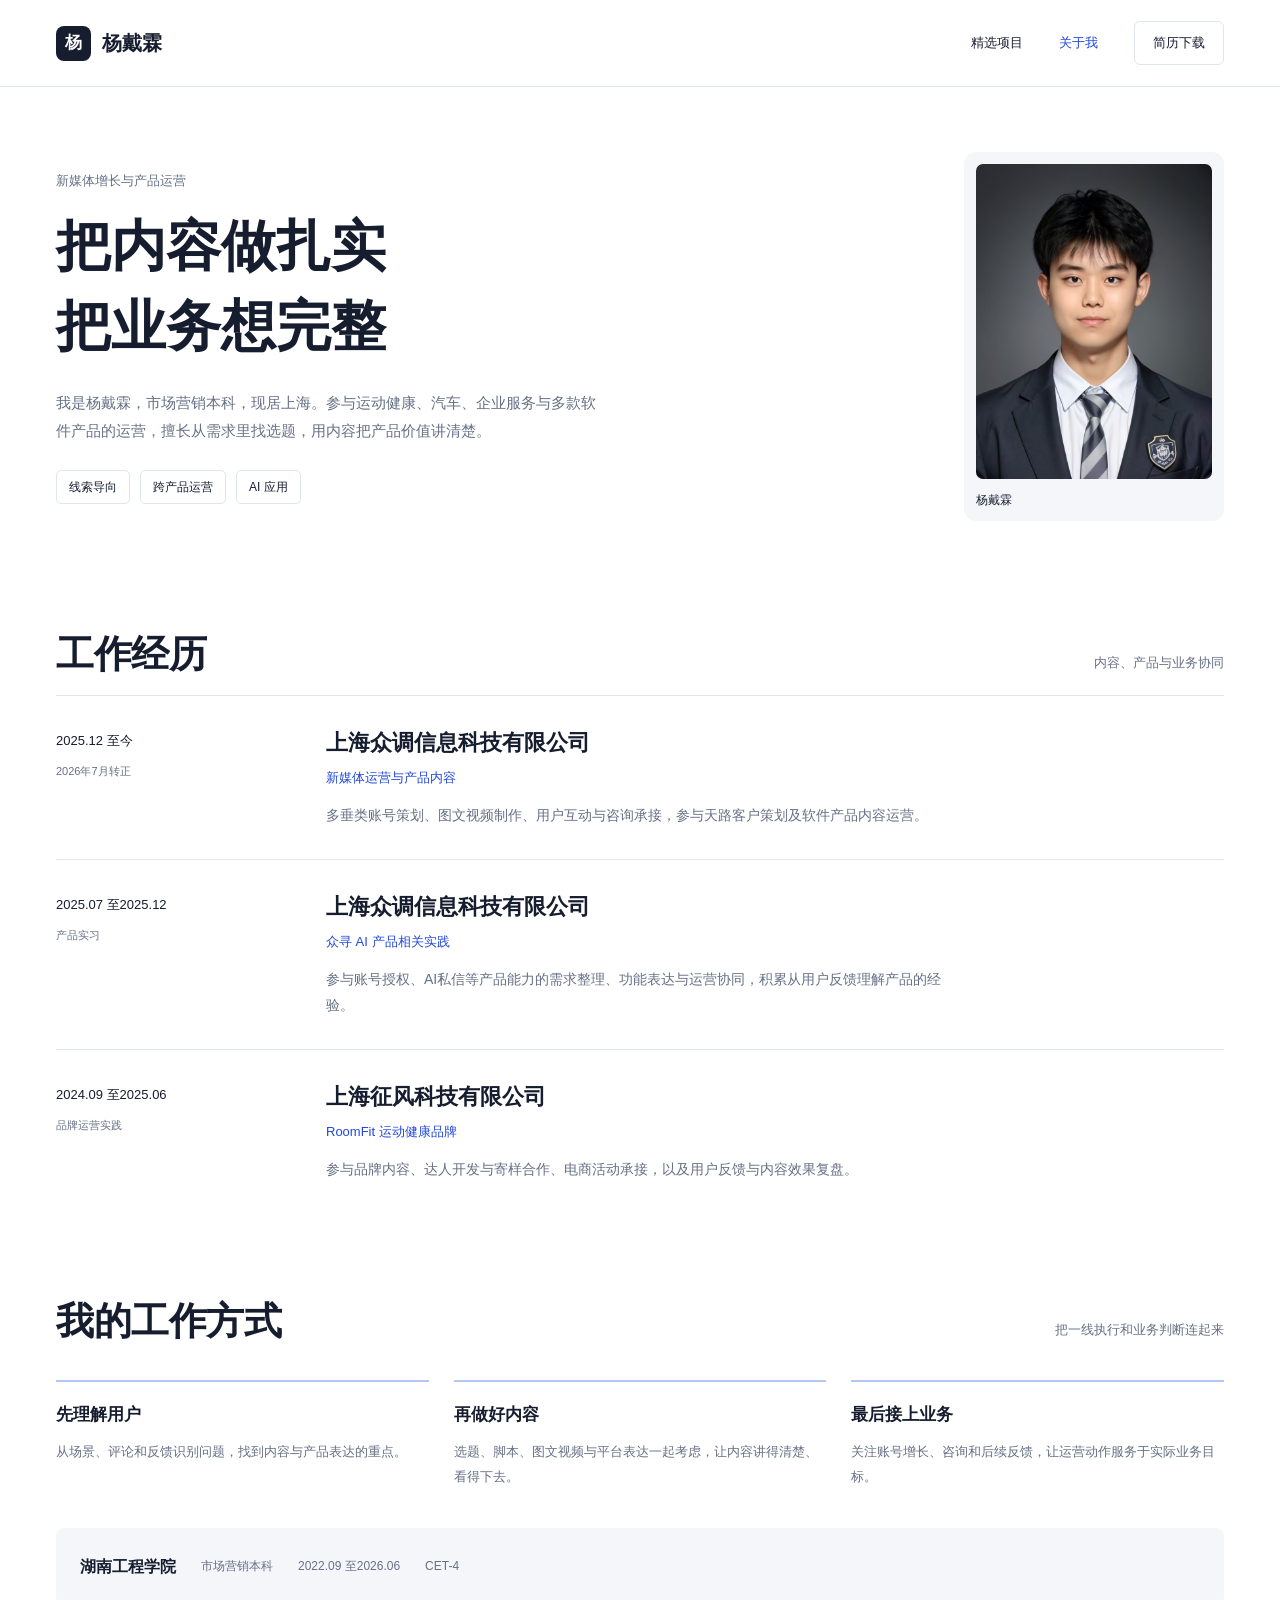
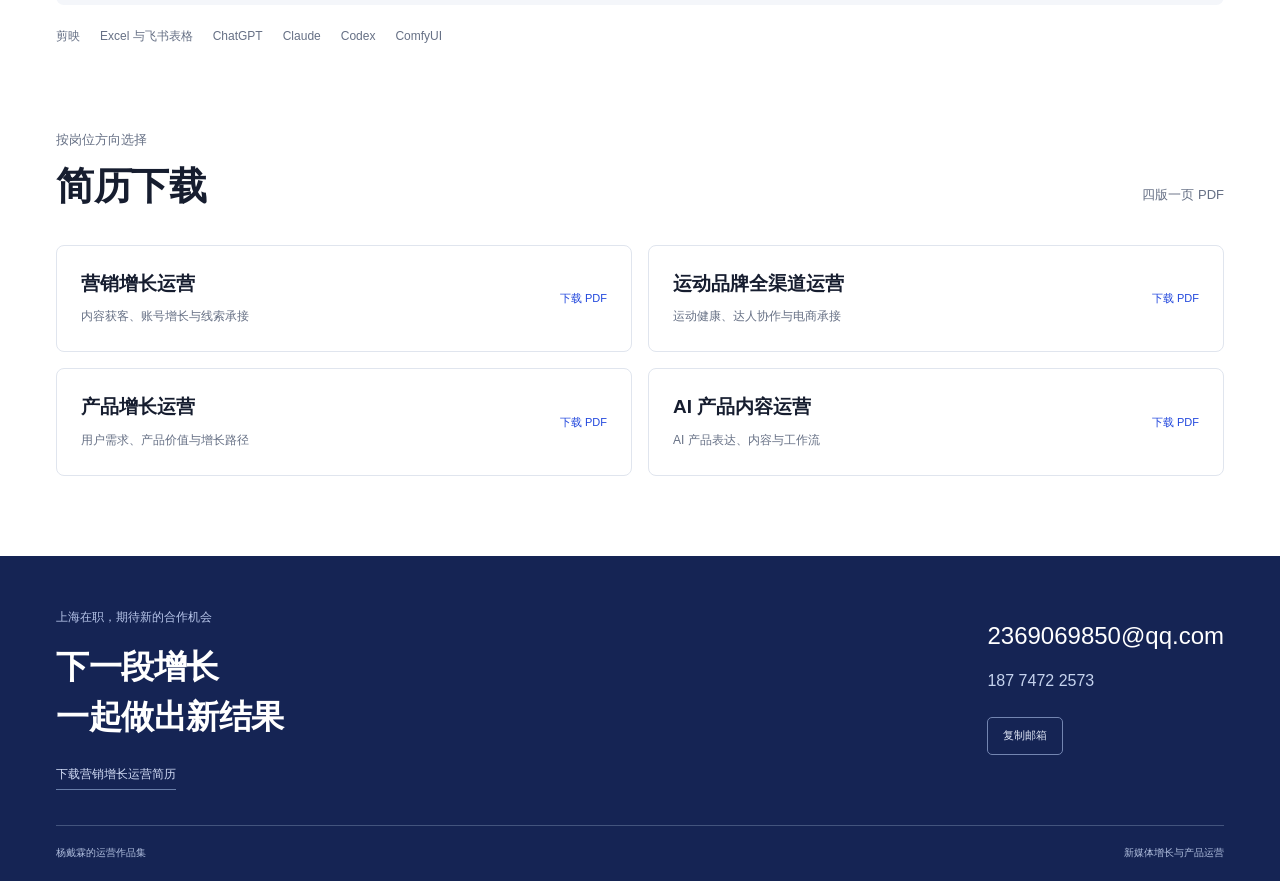
==== about.html @ a3bd8b8b "Redesign portfolio with project showcase and product operations case studies" ====
<!doctype html><html lang="zh-CN"><head><meta charset="utf-8"><meta name="viewport" content="width=device-width,initial-scale=1"><meta name="description" content="杨戴霖的求职作品集，展示新媒体线索增长、运动健康与AI产品运营项目。"><meta name="theme-color" content="#2147dd"><meta property="og:title" content="关于杨戴霖与简历下载"><meta property="og:description" content="新媒体线索增长、运动健康与AI产品运营。"><title>关于杨戴霖与简历下载</title><link rel="icon" href="images/favicon.svg" type="image/svg+xml"><link rel="stylesheet" href="styles.css"><link rel="stylesheet" href="design.css"><script src="interactions.js" defer></script></head><body class=""><a class="skip-link" href="#main">跳到正文</a><header class="site-header"><div class="shell header-inner"><a class="wordmark" href="index.html"><span class="name-mark" aria-hidden="true">杨</span><span>杨戴霖</span></a><nav aria-label="主导航"><a href="index.html#work" >精选项目</a><a href="about.html" aria-current="page">关于我</a><a class="nav-resume" href="about.html#resume">简历下载</a></nav></div></header><main id="main"><section class="about-hero shell"><div><p class="section-kicker">新媒体增长与产品运营</p><h1>把内容做扎实<br>把业务想完整</h1><p class="about-lead">我是杨戴霖，市场营销本科，现居上海。参与运动健康、汽车、企业服务与多款软件产品的运营，擅长从需求里找选题，用内容把产品价值讲清楚。</p><div class="about-tags"><span>线索导向</span><span>跨产品运营</span><span>AI 应用</span></div></div><figure class="about-portrait"><img src="images/profile.jpg" width="720" height="960" alt="杨戴霖个人照片"><figcaption>杨戴霖</figcaption></figure></section><section class="about-section shell"><div class="section-heading"><h2>工作经历</h2><p>内容、产品与业务协同</p></div><div class="career-row"><div>2025.12 至今<span>2026年7月转正</span></div><div><h3>上海众调信息科技有限公司</h3><p class="career-role">新媒体运营与产品内容</p><p>多垂类账号策划、图文视频制作、用户互动与咨询承接，参与天路客户策划及软件产品内容运营。</p></div></div><div class="career-row"><div>2025.07 至2025.12<span>产品实习</span></div><div><h3>上海众调信息科技有限公司</h3><p class="career-role">众寻 AI 产品相关实践</p><p>参与账号授权、AI私信等产品能力的需求整理、功能表达与运营协同，积累从用户反馈理解产品的经验。</p></div></div><div class="career-row"><div>2024.09 至2025.06<span>品牌运营实践</span></div><div><h3>上海征风科技有限公司</h3><p class="career-role">RoomFit 运动健康品牌</p><p>参与品牌内容、达人开发与寄样合作、电商活动承接，以及用户反馈与内容效果复盘。</p></div></div></section><section class="about-section shell"><div class="section-heading"><h2>我的工作方式</h2><p>把一线执行和业务判断连起来</p></div><div class="process-grid"><div><h3>先理解用户</h3><p>从场景、评论和反馈识别问题，找到内容与产品表达的重点。</p></div><div><h3>再做好内容</h3><p>选题、脚本、图文视频与平台表达一起考虑，让内容讲得清楚、看得下去。</p></div><div><h3>最后接上业务</h3><p>关注账号增长、咨询和后续反馈，让运营动作服务于实际业务目标。</p></div></div><div class="education"><strong>湖南工程学院</strong><span>市场营销本科</span><span>2022.09 至2026.06</span><span>CET-4</span></div><div class="tool-line"><span>剪映</span><span>Excel 与飞书表格</span><span>ChatGPT</span><span>Claude</span><span>Codex</span><span>ComfyUI</span></div></section><section class="about-section resume-section shell" id="resume"><div class="section-heading"><div><p class="section-kicker">按岗位方向选择</p><h2>简历下载</h2></div><p>四版一页 PDF</p></div><div class="resume-grid"><a class="resume-card" href="resume/resume-growth.pdf" download="杨戴霖_营销增长运营.pdf"><div><h3>营销增长运营</h3><p>内容获客、账号增长与线索承接</p></div><span>下载 PDF</span></a><a class="resume-card" href="resume/resume-brand.pdf" download="杨戴霖_运动品牌全渠道运营.pdf"><div><h3>运动品牌全渠道运营</h3><p>运动健康、达人协作与电商承接</p></div><span>下载 PDF</span></a><a class="resume-card" href="resume/resume-product.pdf" download="杨戴霖_产品增长运营.pdf"><div><h3>产品增长运营</h3><p>用户需求、产品价值与增长路径</p></div><span>下载 PDF</span></a><a class="resume-card" href="resume/resume-ai.pdf" download="杨戴霖_AI产品内容运营.pdf"><div><h3>AI 产品内容运营</h3><p>AI 产品表达、内容与工作流</p></div><span>下载 PDF</span></a></div></section></main><footer class="contact" id="contact"><div class="shell contact-grid"><div><p class="contact-label">上海在职，期待新的合作机会</p><h2>下一段增长<br>一起做出新结果</h2><a class="contact-resume" href="resume/resume-growth.pdf" download="杨戴霖_营销增长运营.pdf">下载营销增长运营简历</a></div><div class="contact-links"><a class="email" href="mailto:2369069850@qq.com">2369069850@qq.com</a><a class="phone" href="tel:18774722573">187 7472 2573</a><button class="copy-email" id="copy-email" type="button" hidden>复制邮箱</button><p class="copy-status" role="status" aria-live="polite"></p></div></div><div class="shell footer-bottom"><span>杨戴霖的运营作品集</span><span>新媒体增长与产品运营</span></div></footer><dialog class="image-viewer" aria-labelledby="viewer-title"><div class="viewer-toolbar"><p id="viewer-title">作品图片</p><button type="button" class="viewer-close button">关闭</button></div><div class="viewer-stage" tabindex="0" aria-label="图片区域，放大后可滚动查看"><img alt=""></div><div class="viewer-footer"><div class="viewer-pagination"><button class="button" type="button" id="viewer-prev">上一张</button><span id="viewer-count" aria-live="polite"></span><button class="button" type="button" id="viewer-next">下一张</button></div><div class="viewer-actions"><button class="button" id="viewer-zoom" type="button" aria-pressed="false">放大</button><a class="button" id="viewer-original" target="_blank" rel="noopener">原图</a></div></div></dialog></body></html>
---- styles.css ----
:root{--ink:#161d2f;--muted:#667085;--line:#e0e5ee;--canvas:#f4f6fa;--blue:#2147dd;--navy:#152454;color-scheme:light}*{box-sizing:border-box}html{scroll-behavior:smooth;scroll-padding-top:100px}body{margin:0;color:var(--ink);background:#fff;font:15px/1.85 Arial,"Microsoft YaHei UI","PingFang SC",sans-serif;-webkit-text-size-adjust:100%}h1,h2,h3,p,figure,dl,dd{margin:0}h1,h2,h3{text-wrap:pretty;line-break:strict;font-weight:700}h1{font-size:70px;line-height:1.27;letter-spacing:-1px}h2{font-size:38px;line-height:1.5;letter-spacing:-.5px}h3{font-size:22px;line-height:1.5}a{color:inherit;text-decoration:none}button{font:inherit;cursor:pointer}button,a{-webkit-tap-highlight-color:transparent}img{display:block;max-width:100%;height:auto}a:focus-visible,button:focus-visible,summary:focus-visible,.viewer-stage:focus-visible{outline:3px solid #ffae65;outline-offset:5px}[hidden]{display:none!important}::selection{background:#d7e1ff;color:#10277b}.shell{width:calc(100% - 112px);max-width:1264px;margin-inline:auto}.skip-link{position:absolute;left:20px;top:-100px;z-index:30;padding:10px 20px;background:var(--navy);color:#fff}.skip-link:focus{top:10px}.site-header{background:#fff;border-bottom:1px solid var(--line);position:sticky;top:0;z-index:10}.header-inner{min-height:86px;display:flex;align-items:center;justify-content:space-between;gap:25px}.wordmark{display:flex;align-items:center;gap:11px;font-size:20px;font-weight:700;white-space:nowrap}.name-mark{display:flex;align-items:center;justify-content:center;font-size:17px;width:35px;height:35px;background:var(--ink);color:#fff;border-radius:8px}.site-header nav{display:flex;gap:36px;align-items:center;font-size:13px}.site-header nav a{display:flex;align-items:center;min-height:44px}.site-header nav a:hover,.site-header nav a[aria-current]{color:var(--blue)}.site-header .nav-resume{padding:7px 18px;border:1px solid var(--line);border-radius:6px}.site-header .nav-resume:hover{background:var(--canvas)}.button{display:inline-flex;align-items:center;justify-content:center;border:1px solid #b7c4e2;border-radius:6px;padding:11px 24px;min-height:48px;font-size:13px;font-weight:600;line-height:1.5}.button-white{background:#fff;border-color:#fff;color:#1b3bc2}.button-outline{border-color:#849bee;color:#fff;background:transparent}.button-white:hover{background:#e8edff;border-color:#e8edff}.button-outline:hover{background:#ffffff15}.hero{background:var(--blue);color:#fff;padding-block:62px 64px}.hero-grid{display:grid;grid-template-columns:1.05fr 1fr;gap:68px;align-items:center}.hero-copy{min-width:0}.availability{display:flex;align-items:center;gap:9px;font-size:12px;color:#e3eaff;margin-bottom:26px}.availability>span{width:7px;height:7px;background:#b1e7d4;border-radius:50%}.hero h1{font-size:clamp(46px,5vw,74px);font-weight:700;line-height:1.25;letter-spacing:0}.hero-name{font-size:20px;margin-top:27px;color:#fff}.hero-description{font-size:15px;line-height:1.95;color:#e0e7ff;margin-top:10px;max-width:36em}.hero-actions{display:flex;gap:12px;margin-top:28px;flex-wrap:wrap}.hero-proof{display:flex;gap:26px;margin-top:35px;padding-top:22px;border-top:1px solid #6685f4;max-width:425px}.hero-proof>span{font-size:11px;color:#dce5ff}.hero-proof strong{display:block;font-size:23px;color:#fff;font-weight:600;line-height:1.5}.hero-showcase{min-width:0}.showcase-tabs{display:flex;gap:4px;margin-bottom:13px}.showcase-tabs button{color:#dee6ff;font-size:12px;min-height:38px;padding:5px 16px;background:transparent;border:1px solid transparent;border-radius:6px}.showcase-tabs button[aria-selected=true]{background:#fff;color:#2344c8}.showcase-tabs button:hover{border-color:#90a4f1}.showcase-panels{border-radius:16px;overflow:hidden;box-shadow:0 22px 55px #091f804d}.showcase-panel+.showcase-panel{margin-top:18px}.enhanced .showcase-panel{margin:0}.showcase-link{background:white;display:flex;justify-content:space-between;gap:15px;padding:17px 23px;color:var(--ink);font-size:12px}.showcase-link span:last-child{color:var(--blue);white-space:nowrap}.health-art{position:relative;height:420px;background:#fae8e9;overflow:hidden;color:#292027}.health-art-heading{display:flex;justify-content:space-between;gap:15px;padding:22px 26px;font-size:12px;color:#68565c}.health-art-heading span:first-child{font-size:24px;font-weight:700;color:#3d2c33;line-height:1.3}.health-screen{width:70%;max-width:370px;position:absolute;right:21px;top:82px;transform:rotate(5deg);border:6px solid #fff;border-radius:11px;box-shadow:0 15px 35px #7d566c26}.health-screen img{width:100%;border-radius:6px}.health-metric{position:absolute;left:26px;bottom:60px;background:white;padding:18px 21px;border-radius:8px;box-shadow:0 10px 30px #7541551a;z-index:1}.health-metric>span{display:block;color:#836a70;font-size:11px}.health-metric strong{font-size:47px;line-height:1.5;letter-spacing:-1px;font-weight:600}.health-metric strong span{font-size:15px;letter-spacing:0;margin-left:6px}.health-art-note{position:absolute;bottom:19px;left:26px;font-size:11px;color:#756168}.ai-art{height:420px;background:#e8ecfc;color:#273963;position:relative;padding:23px 26px;overflow:hidden}.ai-art-top{display:flex;align-items:center;justify-content:space-between;font-size:12px}.ai-art-top>span:first-child{font-size:24px;font-weight:700}.ai-orbit{position:relative;width:230px;height:230px;border:1px solid #acbce8;border-radius:50%;margin:37px auto 0;display:flex;align-items:center;justify-content:center;transform:rotate(-14deg)}.ai-orbit::after{content:'';position:absolute;width:172px;height:172px;border:1px solid #acbce8;border-radius:50%;transform:rotate(14deg)}.ai-core{width:102px;height:102px;border-radius:23px;transform:rotate(14deg);background:#294bcb;color:white;font-size:40px;display:flex;flex-direction:column;align-items:center;justify-content:center;line-height:1.4;box-shadow:0 12px 25px #2547aa38;z-index:1}.ai-core>span{font-size:11px}.orbit-node{position:absolute;padding:8px 13px;border:1px solid #c4cee7;border-radius:6px;background:white;font-size:12px;z-index:2;transform:rotate(14deg);box-shadow:0 6px 15px #344d7810}.node-a{top:-5px;left:-19px}.node-b{top:89px;right:-42px}.node-c{bottom:0;left:-7px}.ai-art-note{position:absolute;left:26px;bottom:19px;font-size:11px;color:#637395}.leads-art{height:420px;position:relative;background:#f5ecd8;color:#71532d;overflow:hidden;padding:24px 26px}.leads-art-top{font-size:14px;font-weight:600}.leads-board{width:88%;position:absolute;right:26px;top:90px;border:7px solid #fff;border-radius:10px;transform:rotate(-4deg);box-shadow:0 15px 25px #74531c24}.leads-board img{width:100%;border-radius:5px}.leads-metric{position:absolute;bottom:24px;left:26px;display:flex;flex-direction:column}.leads-metric strong{font-size:42px;font-weight:550;line-height:1.3}.leads-metric span{font-size:11px}.directions{display:grid;grid-template-columns:repeat(3,minmax(0,1fr));border-bottom:1px solid var(--line);padding-block:34px}.directions a{display:block;padding-inline:30px}.directions a:first-child{padding-left:0}.directions a+a{border-left:1px solid var(--line)}.directions strong{font-size:16px;display:block;font-weight:600}.directions span{display:block;color:var(--muted);font-size:12px;margin-top:5px}.directions a:hover strong{color:var(--blue)}.work-section{padding-top:72px;padding-bottom:70px;scroll-margin-top:15px}.section-heading{display:flex;align-items:end;justify-content:space-between;gap:28px;margin-bottom:12px}.section-kicker{color:var(--muted);font-size:13px;margin-bottom:6px}.section-heading>p{font-size:13px;color:var(--muted);padding-bottom:8px}.project-filters{display:flex;flex-wrap:wrap;gap:5px;padding-bottom:5px}.project-filters button{padding:7px 13px;min-height:38px;font-size:12px;background:transparent;border:1px solid transparent;border-radius:6px;color:var(--muted)}.project-filters button[aria-pressed=true]{color:var(--blue);background:#edf1ff}.project-filters button:hover{border-color:#cbd5ef}.filter-status{font-size:11px;color:var(--muted);margin-bottom:28px;min-height:20px}.work-grid{display:grid;grid-template-columns:repeat(2,minmax(0,1fr));gap:46px 30px}.work-card{min-width:0}.work-art{overflow:hidden;border-radius:12px}.work-art .health-art,.work-art .ai-art,.work-art .leads-art,.work-art .software-art,.work-art .tianlu-art,.work-art .typelearn-art{height:350px}.work-meta{display:flex;justify-content:space-between;align-items:center;font-size:11px;color:var(--muted);margin-top:20px}.case-link-label{color:var(--blue)}.work-card h3{font-size:27px;margin-top:6px}.work-headline{font-size:16px;margin-top:6px}.work-description{font-size:12px;color:var(--muted);margin-top:7px}.work-link{display:block}.work-link:hover h3{color:var(--blue)}.work-art .health-screen{width:63%;top:65px}.work-art .health-metric{bottom:46px}.work-art .health-metric strong{font-size:40px}.work-art .ai-orbit{width:210px;height:210px;margin-top:14px}.work-art .leads-board{top:67px;width:80%}.work-art .leads-metric{bottom:18px}.work-art .leads-metric strong{font-size:35px}.typelearn-art{display:flex;flex-direction:column;align-items:center;justify-content:center;background:#f2f7e8;padding:24px 0;position:relative;overflow:hidden}.typelearn-art>img{width:100%;mix-blend-mode:multiply}.typelearn-caption{display:flex;gap:14px;position:absolute;bottom:21px;color:#4a6134;font-size:11px}.typelearn-caption span{padding:3px 10px;background:#e5edd3;border-radius:4px}.software-art{height:420px;display:flex;flex-direction:column;align-items:center;justify-content:center;background:#edf3f6;position:relative;overflow:hidden}.app-tiles{display:grid;grid-template-columns:repeat(4,1fr);gap:22px;transform:rotate(-5deg)}.app-tiles>div{display:flex;align-items:center;flex-direction:column;gap:15px;font-size:10px;color:#435460}.app-icon{display:flex;align-items:center;justify-content:center;width:68px;height:68px;border-radius:18px;font-size:29px;font-weight:600;box-shadow:0 10px 23px #243f5420;transform:rotate(5deg)}.lyrics-icon{background:#504ac4;color:#fff}.gold-icon{background:#f2d88a;color:#5c4c25}.car-icon{background:#2d7d9c;color:#fff}.tender-icon{background:#293d64;color:#fff}.software-art>p{position:absolute;left:26px;bottom:20px;font-size:11px;color:#667d8a}.tianlu-art{height:420px;background:#0d2149;position:relative;display:flex;align-items:center;gap:28px;overflow:hidden;color:white;padding:24px 38px}.tianlu-art>img{width:43%;max-height:320px;height:auto;object-fit:contain;box-shadow:0 12px 30px #06132566;transform:rotate(-7deg);border-radius:5px}.tianlu-art>div{min-width:0}.tianlu-art>div>span{font-size:11px;color:#c2d5f3}.tianlu-art strong{display:block;font-size:27px;line-height:1.7;margin-top:11px}.tianlu-art p{font-size:10px;margin-top:20px;color:#b5cbe7}.about-preview{display:grid;grid-template-columns:160px 1fr;gap:48px;align-items:center;background:var(--canvas);padding:42px 46px;border-radius:12px;margin-bottom:80px}.about-avatar{width:150px;height:160px;overflow:hidden;border-radius:10px;align-self:end}.about-avatar img{width:100%;height:100%;object-fit:cover;object-position:center 20%}.about-preview h2{font-size:29px}.about-preview p:not(.section-kicker){font-size:13px;color:var(--muted);margin-top:14px;max-width:49em}.text-link{display:inline-block;color:var(--blue);border-bottom:1px solid #b4c3f7;font-size:13px;margin-top:16px;padding-bottom:3px}.contact{background:var(--navy);color:#fff;padding-top:50px}.contact-grid{display:grid;grid-template-columns:1fr 1fr;gap:50px;align-items:center;padding-bottom:35px}.contact-label{font-size:12px;color:#b7c5e9;margin-bottom:14px}.contact h2{font-size:33px;line-height:1.5}.contact-resume{display:inline-block;margin-top:22px;font-size:12px;color:#d2dcf6;border-bottom:1px solid #687da8;padding-bottom:4px}.contact-links{justify-self:end;min-width:0}.email{display:block;font-size:24px;overflow-wrap:anywhere}.phone{display:block;font-size:16px;color:#c6d3ee;margin-top:8px}.copy-email{background:transparent;border:1px solid #7385b1;border-radius:5px;padding:7px 15px;color:#e0e7f6;font-size:11px;margin-top:21px;min-height:38px}.copy-email:hover{background:#243b73}.copy-status{font-size:11px;color:#d3def4;min-height:22px;margin-top:6px}.footer-bottom{border-top:1px solid #43547d;display:flex;align-items:center;justify-content:space-between;padding-block:18px;font-size:10px;color:#b3c1e0}.case-intro{padding-top:42px;padding-bottom:34px}.back-link{display:inline-block;color:var(--muted);font-size:12px;min-height:38px}.back-link:hover{color:var(--blue)}.case-category{color:var(--blue);font-size:13px;margin-top:24px;margin-bottom:17px}.case-intro h1{font-size:54px;line-height:1.45;letter-spacing:0}.case-lead{max-width:45em;color:var(--muted);font-size:16px;line-height:1.9;margin-top:23px}.case-stats{display:grid;grid-template-columns:repeat(3,minmax(0,1fr));gap:20px;padding:26px 0 30px;border-top:1px solid var(--line);border-bottom:1px solid var(--line);margin-bottom:34px}.case-stats>div{display:flex;flex-direction:column-reverse;align-items:start;gap:4px;min-width:0}.case-stats dt{font-size:12px;color:var(--muted)}.case-stats dd{font-size:30px;font-weight:600;line-height:1.5}.case-cover{margin-bottom:58px;border-radius:14px;overflow:hidden}.case-cover .evidence{background:var(--canvas);padding:24px;border-radius:14px}.case-cover .evidence img{max-height:600px;width:auto;margin:auto}.evidence .image-link{display:block}.evidence img{width:auto;margin:auto;max-width:100%;height:auto}.evidence figcaption{display:flex;align-items:center;justify-content:space-between;gap:14px;font-size:11px;color:var(--muted);padding-top:13px}.evidence figcaption span:last-child{font-size:10px;white-space:nowrap}.image-link{cursor:zoom-in}.case-cover .ai-art,.case-cover .software-art{height:420px}.case-cover .ai-orbit{margin-top:32px}.case-layout{display:grid;grid-template-columns:210px minmax(0,1fr);gap:75px;padding-bottom:40px}.case-aside{position:sticky;top:120px;height:max-content;border-left:2px solid var(--line);padding-left:18px;min-width:0}.case-aside>p{font-size:12px;color:var(--muted)}.case-aside nav{display:flex;flex-direction:column;gap:13px;font-size:12px;margin-top:17px}.case-aside nav a:hover{color:var(--blue)}.case-aside .text-link{font-size:11px;margin-top:25px}.case-chapter{padding-bottom:48px;scroll-margin-top:110px}.case-chapter h2{font-size:27px;margin-bottom:18px}.case-chapter>p{font-size:15px;line-height:2;color:#566174;margin-bottom:23px;max-width:50em}.process-grid{display:grid;grid-template-columns:repeat(3,minmax(0,1fr));gap:25px;margin-top:30px}.process-grid>div{padding:20px 0;border-top:2px solid #b4c6f4;min-width:0}.process-grid h3{font-size:17px;margin-bottom:12px}.process-grid p{font-size:13px;color:var(--muted);line-height:1.95}.case-main .evidence{border:1px solid var(--line);padding:12px;border-radius:8px;background:white;margin-top:25px}.evidence-narrow{width:min(100%,370px);margin:25px auto 0}.case-chapter p.caption-note{font-size:11px;color:var(--muted);margin-top:18px;margin-bottom:0}.next-project{padding:28px 0 50px;border-top:1px solid var(--line);display:flex;justify-content:space-between;align-items:center;gap:20px}.next-project span{font-size:13px;color:var(--muted)}.next-project a{font-size:24px;color:var(--blue)}.method-flow{display:flex;flex-wrap:wrap;gap:10px;margin-top:25px}.method-flow span{padding:10px 14px;background:var(--canvas);font-size:12px;border-radius:5px}.product-list{display:grid;grid-template-columns:1fr 1fr;gap:20px 30px}.product-list>div{padding:20px 0;border-bottom:1px solid var(--line)}.product-list h3{font-size:21px}.product-list span{font-size:12px;color:var(--muted)}.about-hero{display:grid;grid-template-columns:1.6fr 1fr;gap:80px;padding-block:65px;align-items:center}.about-hero h1{font-size:55px;line-height:1.45;margin-top:14px;letter-spacing:0}.about-lead{font-size:15px;color:var(--muted);max-width:36em;margin-top:23px}.about-tags{display:flex;flex-wrap:wrap;gap:10px;margin-top:25px}.about-tags span{font-size:12px;border:1px solid var(--line);padding:5px 12px;border-radius:5px}.about-portrait{width:260px;justify-self:end;padding:12px 12px 0;background:var(--canvas);border-radius:12px}.about-portrait img{width:100%;border-radius:7px}.about-portrait figcaption{padding:10px 0;font-size:12px}.about-section{padding-block:40px}.career-row{display:grid;grid-template-columns:230px minmax(0,1fr);gap:40px;padding-block:30px;border-top:1px solid var(--line)}.career-row>div:first-child{font-size:13px;padding-top:3px}.career-row>div:first-child span{display:block;font-size:11px;color:var(--muted);margin-top:8px}.career-row h3{font-size:22px}.career-role{font-size:13px;color:var(--blue);margin-top:7px}.career-row p:last-child{font-size:14px;color:var(--muted);margin-top:13px;max-width:45em}.education{display:flex;align-items:center;gap:25px;flex-wrap:wrap;padding:24px;background:var(--canvas);border-radius:8px;margin-top:18px;font-size:12px;color:var(--muted)}.education strong{font-size:16px;color:var(--ink)}.tool-line{display:flex;gap:20px;flex-wrap:wrap;margin-top:20px;font-size:12px;color:var(--muted)}.resume-section{padding-bottom:80px;scroll-margin-top:100px}.resume-grid{display:grid;grid-template-columns:1fr 1fr;gap:16px;margin-top:30px}.resume-card{display:flex;justify-content:space-between;align-items:center;gap:20px;border:1px solid var(--line);border-radius:8px;padding:24px}.resume-card h3{font-size:19px}.resume-card p{font-size:12px;color:var(--muted);margin-top:7px}.resume-card>span{font-size:11px;color:var(--blue);white-space:nowrap}.resume-card:hover{background:var(--canvas);border-color:#b0bfe5}.image-viewer{width:calc(100% - 48px);max-width:1260px;height:calc(100% - 48px);max-height:1100px;border:1px solid #a4aec4;border-radius:12px;padding:0;background:#fff;color:var(--ink);overflow:hidden}.image-viewer:not([open]){display:none}.image-viewer[open]{display:grid;grid-template-rows:auto minmax(0,1fr) auto}.image-viewer::backdrop{background:#101c36e8}.viewer-toolbar,.viewer-footer{display:flex;align-items:center;justify-content:space-between;gap:16px;padding:14px 20px}.viewer-toolbar{border-bottom:1px solid var(--line);font-size:13px}.viewer-stage{overflow:auto;background:var(--canvas);padding:20px;min-height:0;overscroll-behavior:contain}.viewer-stage img{width:100%;height:100%;object-fit:contain}.viewer-stage.is-zoomed img{width:150%;height:auto;min-width:100%;max-width:none}.viewer-footer{border-top:1px solid var(--line);flex-wrap:wrap}.viewer-pagination,.viewer-actions{display:flex;gap:8px;align-items:center}#viewer-count{min-width:55px;text-align:center;font-size:11px;color:var(--muted)}
@media(min-width:1600px){.hero{padding-block:80px}.hero h1{font-size:78px}.hero-grid{gap:100px}}
@media(max-width:1100px){.shell{width:calc(100% - 64px)}.hero-grid{gap:35px}.hero{padding-block:45px}.hero h1{font-size:58px}.hero-description{font-size:13px}.hero-proof{gap:20px}.health-art,.ai-art,.leads-art{height:385px}.health-screen{right:15px;width:74%}.health-metric{left:20px;bottom:48px;padding:15px}.health-metric strong{font-size:42px}.health-art-heading{padding-inline:20px}.ai-orbit{width:210px;height:210px}.case-layout{grid-template-columns:170px minmax(0,1fr);gap:45px}.work-art>div{height:320px!important}.app-tiles{gap:16px}.app-icon{width:57px;height:57px;border-radius:15px;font-size:25px}.tianlu-art{padding:22px;gap:25px}.tianlu-art strong{font-size:24px}.work-meta{font-size:10px}.project-filters button{padding-inline:10px}.directions a{padding-inline:22px}.directions span{font-size:11px}.about-hero{gap:50px}.about-hero h1{font-size:48px}.about-portrait{width:235px}.career-row{grid-template-columns:200px minmax(0,1fr)}.resume-card{padding:22px}.resume-card h3{font-size:17px}}
@media(max-width:780px){.shell{width:calc(100% - 40px)}.header-inner{min-height:74px}.site-header nav{gap:22px}.wordmark{font-size:18px}.hero-grid{grid-template-columns:1fr;gap:34px}.hero{padding-block:35px 40px}.hero h1{font-size:62px}.hero-description{font-size:15px}.hero-showcase{width:100%;max-width:600px;justify-self:center}.showcase-tabs{justify-content:center}.health-art,.ai-art,.leads-art{height:390px}.health-screen{width:65%;top:70px;right:28px}.health-metric{left:30px;bottom:45px;padding:18px 24px}.hero-proof{margin-top:28px;gap:35px}.availability{margin-bottom:20px}.hero-name{margin-top:22px}.hero-actions{margin-top:23px}.directions{padding-block:25px}.directions a{padding-inline:16px}.directions strong{font-size:14px}.directions span{font-size:10px}.section-heading{align-items:start;flex-direction:column;gap:15px}.work-section{padding-top:45px;padding-bottom:45px}.work-grid{gap:35px 22px}.work-art>div{height:270px!important}.work-art .health-art-heading{padding:15px;font-size:10px}.work-art .health-art-heading span:first-child{font-size:18px}.work-art .health-screen{width:73%;top:63px;right:10px}.work-art .health-metric{padding:10px 13px;left:13px;bottom:39px}.work-art .health-metric strong{font-size:30px}.work-art .health-metric strong span{font-size:11px}.work-art .health-metric>span{font-size:9px}.work-art .health-art-note{left:15px;font-size:10px;bottom:13px}.work-art .ai-art{padding:16px}.work-art .ai-art-top{font-size:10px}.work-art .ai-art-top span:first-child{font-size:20px}.work-art .ai-orbit{width:155px;height:155px;margin-top:23px}.work-art .ai-orbit::after{width:120px;height:120px}.work-art .ai-core{width:78px;height:78px;font-size:29px;border-radius:17px}.work-art .ai-core>span{font-size:9px}.work-art .orbit-node{padding:5px 8px;font-size:10px}.work-art .node-b{right:-23px;top:65px}.work-art .ai-art-note{bottom:13px;left:15px;font-size:9px}.work-art .leads-art{padding:16px}.leads-art-top{font-size:12px}.work-art .leads-board{top:65px;right:13px;width:84%;border-width:4px}.work-art .leads-metric{left:17px;bottom:15px}.work-art .leads-metric strong{font-size:28px}.leads-metric span{font-size:10px}.app-tiles{grid-template-columns:repeat(2,1fr);gap:14px 28px}.app-tiles>div{gap:7px;font-size:9px}.app-icon{width:46px;height:46px;border-radius:12px;font-size:22px}.software-art>p{font-size:9px;bottom:12px;left:15px}.typelearn-art{padding-bottom:30px}.typelearn-caption{gap:6px;font-size:9px;bottom:15px}.typelearn-caption span{padding:2px 7px}.tianlu-art{padding:16px;gap:16px}.tianlu-art>img{width:47%}.tianlu-art strong{font-size:18px}.tianlu-art>div>span{font-size:9px}.tianlu-art p{font-size:9px}.work-card h3{font-size:23px}.work-headline{font-size:14px}.work-description{font-size:11px}.work-meta{margin-top:15px}.about-preview{padding:30px;grid-template-columns:110px 1fr;gap:26px;margin-bottom:50px}.about-avatar{width:110px;height:130px}.about-preview h2{font-size:24px}.about-preview p:not(.section-kicker){font-size:12px}.contact-grid{gap:25px}.contact h2{font-size:28px}.email{font-size:20px}.case-intro h1{font-size:44px}.case-intro{padding-top:25px}.case-category{margin-top:16px}.case-lead{font-size:15px}.case-stats dd{font-size:26px}.case-stats dt{font-size:11px}.case-cover{margin-bottom:35px}.case-layout{grid-template-columns:1fr;gap:20px}.case-aside{position:static;padding:0 0 15px;border:0;border-bottom:1px solid var(--line)}.case-aside>p{display:none}.case-aside nav{flex-direction:row;flex-wrap:wrap;margin:0;gap:8px 20px}.case-aside .text-link{display:none}.case-chapter{padding-bottom:34px}.case-chapter h2{font-size:25px}.case-chapter>p{font-size:14px}.process-grid{gap:20px}.process-grid p{font-size:12px}.about-hero{grid-template-columns:1.6fr 1fr;gap:30px;padding-block:40px}.about-hero h1{font-size:39px}.about-portrait{width:190px}.about-lead{font-size:13px}.career-row{grid-template-columns:150px minmax(0,1fr);gap:25px}.career-row h3{font-size:20px}.career-row p:last-child{font-size:13px}.resume-card{padding:18px}.resume-card h3{font-size:16px}.resume-card p{font-size:11px}.resume-grid{grid-template-columns:1fr}.education{gap:15px;padding:20px}}
@media(max-width:540px){.shell{width:calc(100% - 36px)}.header-inner{min-height:68px;gap:10px}.wordmark{font-size:16px;gap:7px}.name-mark{width:28px;height:28px;font-size:14px;border-radius:6px}.site-header nav{gap:15px;font-size:11px}.site-header .nav-resume{padding:5px 9px;min-height:36px}.hero{padding-top:29px}.hero h1{font-size:clamp(40px,11.5vw,55px);line-height:1.3}.availability{font-size:10px;margin-bottom:20px}.hero-name{font-size:18px;margin-top:19px}.hero-description{font-size:13px;line-height:1.95;margin-top:10px}.desktop-break{display:none}.hero-actions{margin-top:23px}.button{padding-inline:20px;min-height:45px;font-size:12px}.hero-proof{gap:24px;margin-top:24px;padding-top:18px}.hero-proof strong{font-size:22px}.hero-proof>span{font-size:10px}.hero-grid{gap:31px}.showcase-tabs button{font-size:11px;padding-inline:15px;min-height:36px}.showcase-panels{border-radius:10px}.showcase-link{padding:15px 17px;font-size:10px;gap:10px}.health-art,.ai-art,.leads-art{height:330px}.health-art-heading{padding:18px 19px;font-size:10px}.health-art-heading span:first-child{font-size:22px}.health-screen{width:72%;right:14px;top:68px;border-width:5px}.health-metric{left:18px;bottom:44px;padding:14px 17px}.health-metric strong{font-size:38px}.health-metric strong span{font-size:12px}.health-metric>span{font-size:10px}.health-art-note{left:19px;bottom:15px;font-size:10px}.ai-art{padding:18px 20px}.ai-art-top{font-size:11px}.ai-art-top>span:first-child{font-size:22px}.ai-orbit{width:185px;height:185px;margin-top:24px}.ai-orbit::after{width:140px;height:140px}.ai-core{width:90px;height:90px;font-size:35px;border-radius:20px}.orbit-node{font-size:11px;padding:6px 11px}.node-b{right:-35px;top:75px}.ai-art-note{bottom:15px;font-size:10px;left:20px}.leads-art{padding:20px}.leads-board{top:75px;right:18px;width:85%;border-width:5px}.leads-metric{bottom:19px;left:22px}.leads-metric strong{font-size:34px}.directions{grid-template-columns:1fr;gap:0;padding-block:8px}.directions a{padding:16px 0;display:flex;align-items:center;justify-content:space-between;gap:12px}.directions a:first-child{padding-left:0}.directions a+a{border-left:0;border-top:1px solid var(--line)}.directions strong{font-size:13px;white-space:nowrap}.directions span{font-size:10px;margin:0;text-align:right}.section-kicker{font-size:11px}h2{font-size:30px}.section-heading{gap:17px}.project-filters{gap:3px;margin-left:-6px}.project-filters button{font-size:11px;padding:6px 10px}.filter-status{font-size:10px;margin-bottom:20px}.work-grid{grid-template-columns:1fr;gap:33px}.work-art>div{height:290px!important}.work-art .health-screen{width:68%;right:17px;top:55px}.work-art .health-metric{left:19px;bottom:42px;padding:12px 17px}.work-art .health-metric strong{font-size:35px}.work-art .health-art-heading{padding:16px 20px}.work-art .health-art-heading span:first-child{font-size:21px}.work-art .health-art-note{left:20px}.work-art .ai-orbit{width:175px;height:175px;margin-top:20px}.work-art .ai-orbit::after{width:135px;height:135px}.work-art .ai-core{width:85px;height:85px;font-size:32px}.work-art .node-b{right:-35px;top:72px}.work-art .ai-art{padding:18px 22px}.work-art .ai-art-note{left:22px}.work-art .leads-art{padding:20px}.work-art .leads-metric{left:22px;bottom:18px}.work-art .leads-board{top:62px;right:20px;width:78%}.work-art .app-tiles{grid-template-columns:repeat(4,1fr);gap:15px}.work-art .app-icon{width:51px;height:51px;font-size:25px}.work-art .app-tiles>div{font-size:9px;gap:13px}.work-card h3{font-size:24px;margin-top:6px}.work-headline{font-size:14px;margin-top:4px}.work-description{font-size:11px;margin-top:5px}.work-meta{margin-top:17px;font-size:10px}.work-art .tianlu-art{padding:22px 28px;gap:24px}.work-art .tianlu-art>img{width:43%;max-height:250px}.work-art .tianlu-art strong{font-size:23px}.work-art .tianlu-art>div>span{font-size:10px}.work-art .tianlu-art p{font-size:9px}.about-preview{grid-template-columns:1fr;padding:25px;gap:20px;margin-bottom:45px}.about-avatar{display:none}.about-preview h2{font-size:25px}.about-preview p:not(.section-kicker){font-size:12px}.contact{padding-top:34px}.contact-grid{grid-template-columns:1fr;gap:30px;padding-bottom:20px}.contact h2{font-size:29px}.contact-label{font-size:11px}.contact-links{justify-self:start}.email{font-size:21px}.phone{font-size:14px}.contact-resume{margin-top:18px;font-size:11px}.copy-email{margin-top:17px}.footer-bottom{font-size:9px;gap:12px}.case-intro{padding-top:21px;padding-bottom:24px}.back-link{font-size:11px}.case-category{font-size:11px;margin-top:15px;margin-bottom:12px}.case-intro h1{font-size:34px;line-height:1.5}.case-lead{font-size:13px;margin-top:19px}.case-stats{gap:15px;padding-block:20px;margin-bottom:25px;grid-template-columns:1fr}.case-stats>div{flex-direction:row-reverse;justify-content:space-between;align-items:center;gap:15px}.case-stats dd{font-size:24px;text-align:right}.case-stats dt{font-size:11px}.case-cover{margin-bottom:29px;border-radius:10px}.case-cover .evidence{padding:12px;border-radius:10px}.evidence figcaption{font-size:10px;gap:10px;align-items:start}.evidence figcaption span:last-child{font-size:9px}.case-aside nav{font-size:11px;gap:8px 15px}.case-chapter{padding-bottom:27px}.case-chapter h2{font-size:24px;margin-bottom:15px}.case-chapter>p{font-size:13px;margin-bottom:17px}.process-grid{grid-template-columns:1fr;gap:6px;margin-top:20px}.process-grid>div{padding:15px 0}.process-grid h3{font-size:17px;margin-bottom:9px}.process-grid p{font-size:13px}.case-cover .ai-art,.case-cover .software-art{height:330px}.case-cover .app-tiles{grid-template-columns:repeat(4,1fr);gap:15px}.case-cover .app-icon{width:51px;height:51px;font-size:25px}.case-cover .app-tiles>div{font-size:9px}.next-project{padding-top:20px;padding-bottom:35px}.next-project span{font-size:11px}.next-project a{font-size:21px}.product-list{gap:10px 20px}.product-list h3{font-size:19px}.product-list span{font-size:11px}.about-hero{grid-template-columns:1fr;gap:30px;padding-block:33px}.about-hero h1{font-size:38px;margin-top:12px}.about-lead{font-size:13px}.about-portrait{justify-self:start;width:160px;padding:8px 8px 0}.about-portrait figcaption{padding:7px 0;font-size:11px}.about-tags{gap:7px;margin-top:20px}.about-tags span{font-size:10px;padding:4px 9px}.about-section{padding-block:25px}.career-row{grid-template-columns:1fr;gap:15px;padding-block:23px}.career-row>div:first-child{font-size:12px;display:flex;gap:15px;align-items:center}.career-row>div:first-child span{margin:0;font-size:10px}.career-row h3{font-size:20px}.career-role{font-size:12px}.career-row p:last-child{font-size:13px;margin-top:10px}.education{gap:12px;font-size:11px;padding:18px}.education strong{font-size:15px}.tool-line{gap:12px;font-size:11px}.resume-section{padding-bottom:40px}.resume-grid{gap:12px;margin-top:20px}.resume-card{padding:20px;gap:15px}.resume-card h3{font-size:17px}.resume-card p{font-size:10px}.resume-card>span{font-size:10px}.image-viewer{width:calc(100% - 12px);height:calc(100% - 20px);max-height:none}.viewer-stage{padding:7px}.viewer-toolbar,.viewer-footer{padding:10px;gap:10px}.viewer-toolbar{font-size:11px}.viewer-footer{justify-content:center}.viewer-footer .button{padding-inline:12px;min-height:42px}.viewer-pagination,.viewer-actions{gap:6px}}

body:not(.enhanced) .showcase-tabs,body:not(.enhanced) .project-filters{display:none}
---- design.css ----
@media(prefers-reduced-motion:no-preference){.button,.project-filters button,.work-card h3,.text-link{transition:color .18s,background .18s,border-color .18s}.work-art .health-screen{transition:transform .25s}.work-link:hover .health-screen{transform:rotate(2deg)}}
@media(prefers-reduced-motion:reduce){html{scroll-behavior:auto}*,*::before,*::after{transition:none!important;animation:none!important}}
@media print{.site-header,.hero-showcase,.project-filters,.contact,.case-aside,.next-project,.copy-email,.image-viewer{display:none!important}.shell{width:100%;max-width:none}.hero{background:white;color:#111;padding:20px 0}.hero-copy p,.hero-proof span,.hero-proof strong{color:#111}.hero-grid,.about-hero{display:block}.work-grid{grid-template-columns:1fr 1fr}.work-card,.case-chapter,.career-row{break-inside:avoid}.case-layout{display:block}.case-cover{max-height:400px}.work-art{height:200px}.about-portrait{display:none}}
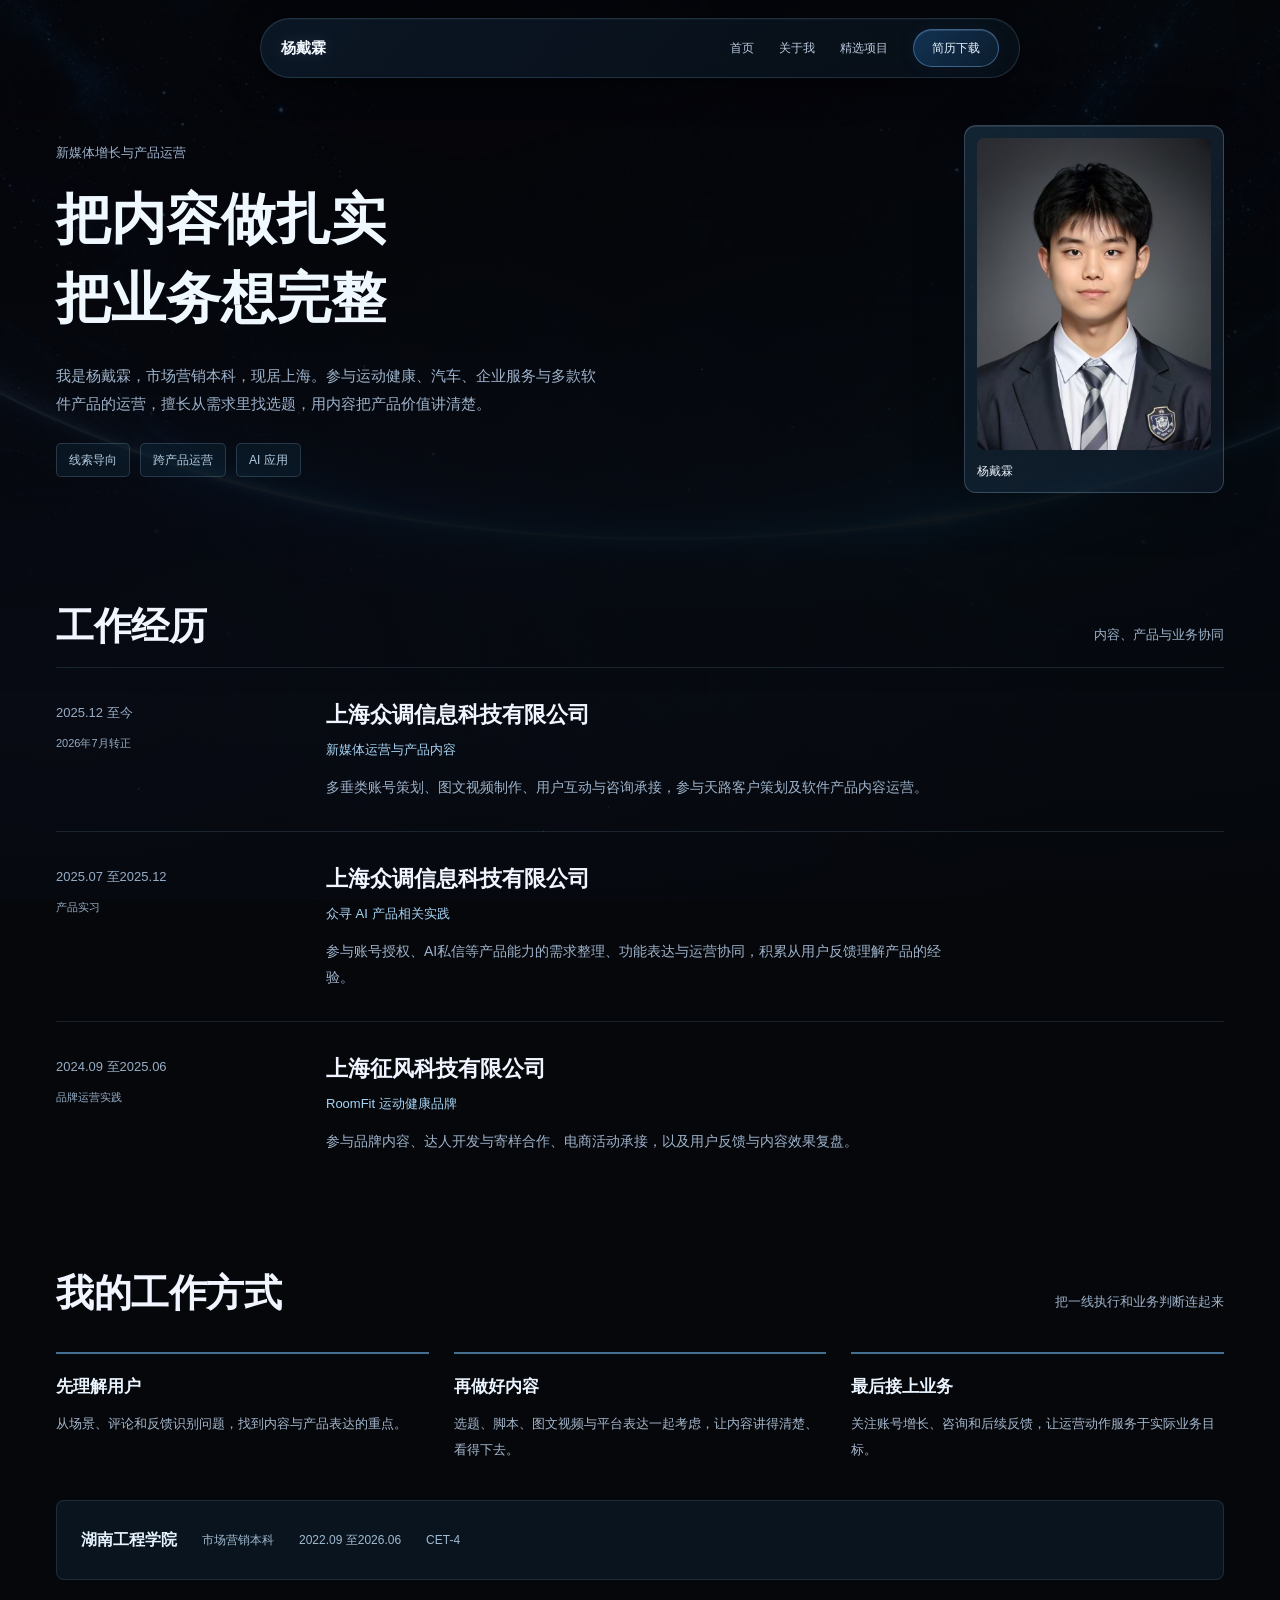
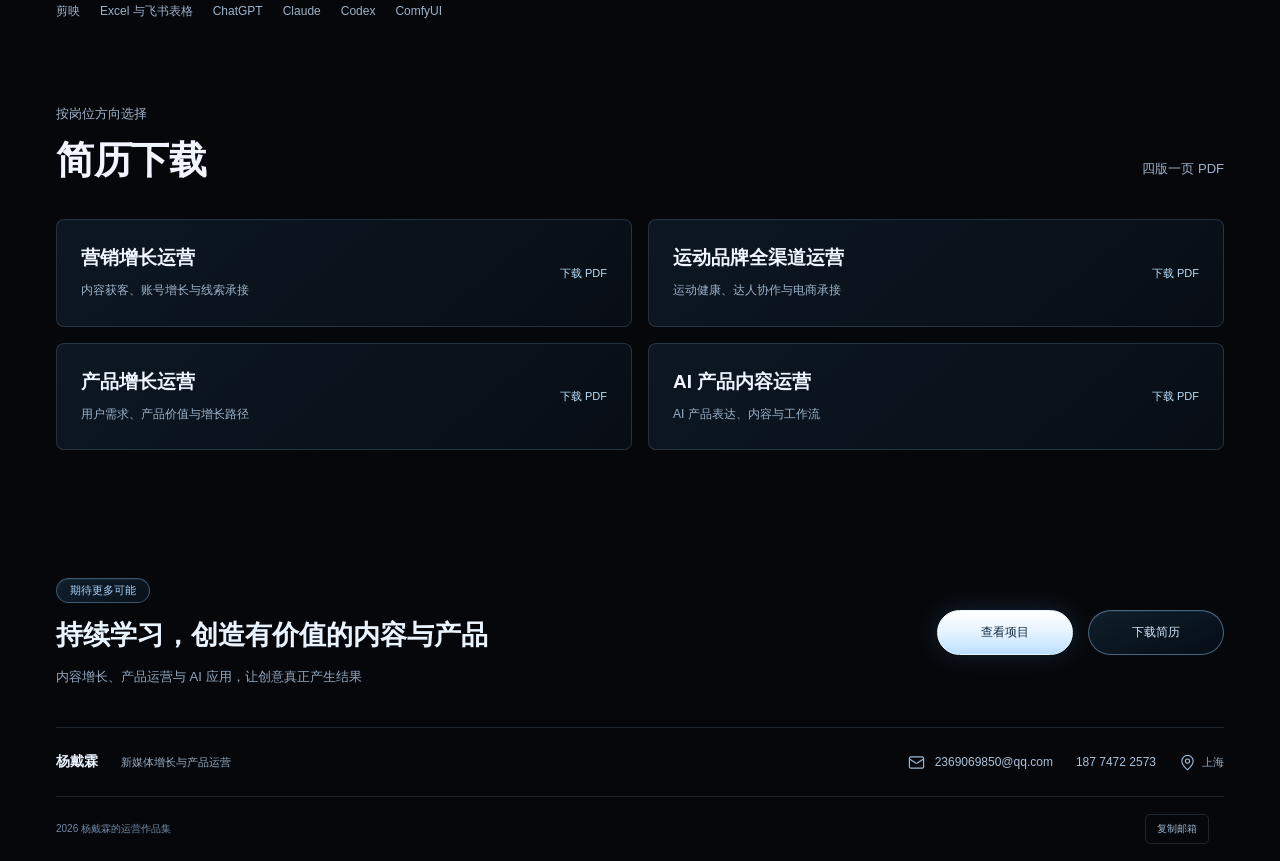
==== commit 028f2928: "Restore original dark portfolio design from generated visual reference" ====
--- a/about.html
+++ b/about.html
@@ -1 +1,29 @@
-<!doctype html><html lang="zh-CN"><head><meta charset="utf-8"><meta name="viewport" content="width=device-width,initial-scale=1"><meta name="description" content="杨戴霖的求职作品集，展示新媒体线索增长、运动健康与AI产品运营项目。"><meta name="theme-color" content="#2147dd"><meta property="og:title" content="关于杨戴霖与简历下载"><meta property="og:description" content="新媒体线索增长、运动健康与AI产品运营。"><title>关于杨戴霖与简历下载</title><link rel="icon" href="images/favicon.svg" type="image/svg+xml"><link rel="stylesheet" href="styles.css"><link rel="stylesheet" href="design.css"><script src="interactions.js" defer></script></head><body class=""><a class="skip-link" href="#main">跳到正文</a><header class="site-header"><div class="shell header-inner"><a class="wordmark" href="index.html"><span class="name-mark" aria-hidden="true">杨</span><span>杨戴霖</span></a><nav aria-label="主导航"><a href="index.html#work" >精选项目</a><a href="about.html" aria-current="page">关于我</a><a class="nav-resume" href="about.html#resume">简历下载</a></nav></div></header><main id="main"><section class="about-hero shell"><div><p class="section-kicker">新媒体增长与产品运营</p><h1>把内容做扎实<br>把业务想完整</h1><p class="about-lead">我是杨戴霖，市场营销本科，现居上海。参与运动健康、汽车、企业服务与多款软件产品的运营，擅长从需求里找选题，用内容把产品价值讲清楚。</p><div class="about-tags"><span>线索导向</span><span>跨产品运营</span><span>AI 应用</span></div></div><figure class="about-portrait"><img src="images/profile.jpg" width="720" height="960" alt="杨戴霖个人照片"><figcaption>杨戴霖</figcaption></figure></section><section class="about-section shell"><div class="section-heading"><h2>工作经历</h2><p>内容、产品与业务协同</p></div><div class="career-row"><div>2025.12 至今<span>2026年7月转正</span></div><div><h3>上海众调信息科技有限公司</h3><p class="career-role">新媒体运营与产品内容</p><p>多垂类账号策划、图文视频制作、用户互动与咨询承接，参与天路客户策划及软件产品内容运营。</p></div></div><div class="career-row"><div>2025.07 至2025.12<span>产品实习</span></div><div><h3>上海众调信息科技有限公司</h3><p class="career-role">众寻 AI 产品相关实践</p><p>参与账号授权、AI私信等产品能力的需求整理、功能表达与运营协同，积累从用户反馈理解产品的经验。</p></div></div><div class="career-row"><div>2024.09 至2025.06<span>品牌运营实践</span></div><div><h3>上海征风科技有限公司</h3><p class="career-role">RoomFit 运动健康品牌</p><p>参与品牌内容、达人开发与寄样合作、电商活动承接，以及用户反馈与内容效果复盘。</p></div></div></section><section class="about-section shell"><div class="section-heading"><h2>我的工作方式</h2><p>把一线执行和业务判断连起来</p></div><div class="process-grid"><div><h3>先理解用户</h3><p>从场景、评论和反馈识别问题，找到内容与产品表达的重点。</p></div><div><h3>再做好内容</h3><p>选题、脚本、图文视频与平台表达一起考虑，让内容讲得清楚、看得下去。</p></div><div><h3>最后接上业务</h3><p>关注账号增长、咨询和后续反馈，让运营动作服务于实际业务目标。</p></div></div><div class="education"><strong>湖南工程学院</strong><span>市场营销本科</span><span>2022.09 至2026.06</span><span>CET-4</span></div><div class="tool-line"><span>剪映</span><span>Excel 与飞书表格</span><span>ChatGPT</span><span>Claude</span><span>Codex</span><span>ComfyUI</span></div></section><section class="about-section resume-section shell" id="resume"><div class="section-heading"><div><p class="section-kicker">按岗位方向选择</p><h2>简历下载</h2></div><p>四版一页 PDF</p></div><div class="resume-grid"><a class="resume-card" href="resume/resume-growth.pdf" download="杨戴霖_营销增长运营.pdf"><div><h3>营销增长运营</h3><p>内容获客、账号增长与线索承接</p></div><span>下载 PDF</span></a><a class="resume-card" href="resume/resume-brand.pdf" download="杨戴霖_运动品牌全渠道运营.pdf"><div><h3>运动品牌全渠道运营</h3><p>运动健康、达人协作与电商承接</p></div><span>下载 PDF</span></a><a class="resume-card" href="resume/resume-product.pdf" download="杨戴霖_产品增长运营.pdf"><div><h3>产品增长运营</h3><p>用户需求、产品价值与增长路径</p></div><span>下载 PDF</span></a><a class="resume-card" href="resume/resume-ai.pdf" download="杨戴霖_AI产品内容运营.pdf"><div><h3>AI 产品内容运营</h3><p>AI 产品表达、内容与工作流</p></div><span>下载 PDF</span></a></div></section></main><footer class="contact" id="contact"><div class="shell contact-grid"><div><p class="contact-label">上海在职，期待新的合作机会</p><h2>下一段增长<br>一起做出新结果</h2><a class="contact-resume" href="resume/resume-growth.pdf" download="杨戴霖_营销增长运营.pdf">下载营销增长运营简历</a></div><div class="contact-links"><a class="email" href="mailto:2369069850@qq.com">2369069850@qq.com</a><a class="phone" href="tel:18774722573">187 7472 2573</a><button class="copy-email" id="copy-email" type="button" hidden>复制邮箱</button><p class="copy-status" role="status" aria-live="polite"></p></div></div><div class="shell footer-bottom"><span>杨戴霖的运营作品集</span><span>新媒体增长与产品运营</span></div></footer><dialog class="image-viewer" aria-labelledby="viewer-title"><div class="viewer-toolbar"><p id="viewer-title">作品图片</p><button type="button" class="viewer-close button">关闭</button></div><div class="viewer-stage" tabindex="0" aria-label="图片区域，放大后可滚动查看"><img alt=""></div><div class="viewer-footer"><div class="viewer-pagination"><button class="button" type="button" id="viewer-prev">上一张</button><span id="viewer-count" aria-live="polite"></span><button class="button" type="button" id="viewer-next">下一张</button></div><div class="viewer-actions"><button class="button" id="viewer-zoom" type="button" aria-pressed="false">放大</button><a class="button" id="viewer-original" target="_blank" rel="noopener">原图</a></div></div></dialog></body></html>+<!doctype html><html lang="zh-CN"><head><meta charset="utf-8"><meta name="viewport" content="width=device-width,initial-scale=1"><meta name="description" content="杨戴霖的求职作品集，展示新媒体线索增长、运动健康与AI产品运营项目。"><meta name="theme-color" content="#06070b"><meta property="og:title" content="关于杨戴霖与简历下载"><meta property="og:description" content="新媒体线索增长、运动健康与AI产品运营。"><title>关于杨戴霖与简历下载</title><link rel="icon" href="images/favicon.svg" type="image/svg+xml"><link rel="stylesheet" href="styles.css"><link rel="stylesheet" href="design.css"><script src="vendor/gsap.min.js" defer></script><script src="interactions.js" defer></script></head><body class=""><div class="space-backdrop" aria-hidden="true"></div><div class="bg-grid" aria-hidden="true"></div><canvas id="particle-canvas" aria-hidden="true"></canvas><a class="skip-link" href="#main">跳到正文</a><header class="site-header"><div class="header-inner"><a class="wordmark" href="index.html#hero">杨戴霖</a><nav aria-label="主导航"><a href="index.html#hero">首页</a><a href="index.html#about">关于我</a><a href="index.html#work">精选项目</a><a class="nav-resume" href="index.html#resume">简历下载</a></nav></div></header><main id="main"><section class="about-hero shell"><div><p class="section-kicker">新媒体增长与产品运营</p><h1>把内容做扎实<br>把业务想完整</h1><p class="about-lead">我是杨戴霖，市场营销本科，现居上海。参与运动健康、汽车、企业服务与多款软件产品的运营，擅长从需求里找选题，用内容把产品价值讲清楚。</p><div class="about-tags"><span>线索导向</span><span>跨产品运营</span><span>AI 应用</span></div></div><figure class="about-portrait"><img src="images/profile.jpg" width="720" height="960" alt="杨戴霖个人照片"><figcaption>杨戴霖</figcaption></figure></section><section class="about-section shell"><div class="section-heading"><h2>工作经历</h2><p>内容、产品与业务协同</p></div><div class="career-row"><div>2025.12 至今<span>2026年7月转正</span></div><div><h3>上海众调信息科技有限公司</h3><p class="career-role">新媒体运营与产品内容</p><p>多垂类账号策划、图文视频制作、用户互动与咨询承接，参与天路客户策划及软件产品内容运营。</p></div></div><div class="career-row"><div>2025.07 至2025.12<span>产品实习</span></div><div><h3>上海众调信息科技有限公司</h3><p class="career-role">众寻 AI 产品相关实践</p><p>参与账号授权、AI私信等产品能力的需求整理、功能表达与运营协同，积累从用户反馈理解产品的经验。</p></div></div><div class="career-row"><div>2024.09 至2025.06<span>品牌运营实践</span></div><div><h3>上海征风科技有限公司</h3><p class="career-role">RoomFit 运动健康品牌</p><p>参与品牌内容、达人开发与寄样合作、电商活动承接，以及用户反馈与内容效果复盘。</p></div></div></section><section class="about-section shell"><div class="section-heading"><h2>我的工作方式</h2><p>把一线执行和业务判断连起来</p></div><div class="process-grid"><div><h3>先理解用户</h3><p>从场景、评论和反馈识别问题，找到内容与产品表达的重点。</p></div><div><h3>再做好内容</h3><p>选题、脚本、图文视频与平台表达一起考虑，让内容讲得清楚、看得下去。</p></div><div><h3>最后接上业务</h3><p>关注账号增长、咨询和后续反馈，让运营动作服务于实际业务目标。</p></div></div><div class="education"><strong>湖南工程学院</strong><span>市场营销本科</span><span>2022.09 至2026.06</span><span>CET-4</span></div><div class="tool-line"><span>剪映</span><span>Excel 与飞书表格</span><span>ChatGPT</span><span>Claude</span><span>Codex</span><span>ComfyUI</span></div></section><section class="about-section resume-section shell" id="resume"><div class="section-heading"><div><p class="section-kicker">按岗位方向选择</p><h2>简历下载</h2></div><p>四版一页 PDF</p></div><div class="resume-grid"><a class="resume-card" href="resume/resume-growth.pdf" download="杨戴霖_营销增长运营.pdf"><div><h3>营销增长运营</h3><p>内容获客、账号增长与线索承接</p></div><span>下载 PDF</span></a><a class="resume-card" href="resume/resume-brand.pdf" download="杨戴霖_运动品牌全渠道运营.pdf"><div><h3>运动品牌全渠道运营</h3><p>运动健康、达人协作与电商承接</p></div><span>下载 PDF</span></a><a class="resume-card" href="resume/resume-product.pdf" download="杨戴霖_产品增长运营.pdf"><div><h3>产品增长运营</h3><p>用户需求、产品价值与增长路径</p></div><span>下载 PDF</span></a><a class="resume-card" href="resume/resume-ai.pdf" download="杨戴霖_AI产品内容运营.pdf"><div><h3>AI 产品内容运营</h3><p>AI 产品表达、内容与工作流</p></div><span>下载 PDF</span></a></div></section></main><footer class="contact"><div class="shell v-footer-main"><div><span class="v-label">期待更多可能</span><h2>持续学习，创造有价值的内容与产品</h2><p>内容增长、产品运营与 AI 应用，让创意真正产生结果</p></div><div class="v-footer-actions"><a class="button v-button-primary" href="index.html#work">查看项目</a><a class="button v-button-ghost" href="resume/resume-growth.pdf" download="杨戴霖_营销增长运营.pdf">下载简历</a></div></div><div class="shell v-contact-row"><div><strong>杨戴霖</strong><span>新媒体增长与产品运营</span></div><div><a class="email" href="mailto:2369069850@qq.com"><svg aria-hidden="true" focusable="false"
+  xmlns="http://www.w3.org/2000/svg"
+  width="24"
+  height="24"
+  viewBox="0 0 24 24"
+  fill="none"
+  stroke="currentColor"
+  stroke-width="2"
+  stroke-linecap="round"
+  stroke-linejoin="round"
+>
+  <path d="m22 7-8.991 5.727a2 2 0 0 1-2.009 0L2 7" />
+  <rect x="2" y="4" width="20" height="16" rx="2" />
+</svg>
+<span>2369069850@qq.com</span></a><a class="phone" href="tel:18774722573">187 7472 2573</a><span class="v-city"><svg aria-hidden="true" focusable="false"
+  xmlns="http://www.w3.org/2000/svg"
+  width="24"
+  height="24"
+  viewBox="0 0 24 24"
+  fill="none"
+  stroke="currentColor"
+  stroke-width="2"
+  stroke-linecap="round"
+  stroke-linejoin="round"
+>
+  <path d="M20 10c0 4.993-5.539 10.193-7.399 11.799a1 1 0 0 1-1.202 0C9.539 20.193 4 14.993 4 10a8 8 0 0 1 16 0" />
+  <circle cx="12" cy="10" r="3" />
+</svg>
+上海</span></div></div><div class="shell v-bottom-row"><span>2026 杨戴霖的运营作品集</span><div><button id="copy-email" class="copy-email" type="button" hidden>复制邮箱</button><p class="copy-status" role="status" aria-live="polite"></p></div></div></footer><dialog class="image-viewer" aria-labelledby="viewer-title"><div class="viewer-toolbar"><p id="viewer-title">作品图片</p><button type="button" class="viewer-close button">关闭</button></div><div class="viewer-stage" tabindex="0" aria-label="图片区域，放大后可滚动查看"><img alt=""></div><div class="viewer-footer"><div class="viewer-pagination"><button class="button" type="button" id="viewer-prev">上一张</button><span id="viewer-count" aria-live="polite"></span><button class="button" type="button" id="viewer-next">下一张</button></div><div class="viewer-actions"><button class="button" id="viewer-zoom" type="button" aria-pressed="false">放大</button><a class="button" id="viewer-original" target="_blank" rel="noopener">原图</a></div></div></dialog></body></html>
--- a/design.css
+++ b/design.css
@@ -1,3 +1,10 @@
-@media(prefers-reduced-motion:no-preference){.button,.project-filters button,.work-card h3,.text-link{transition:color .18s,background .18s,border-color .18s}.work-art .health-screen{transition:transform .25s}.work-link:hover .health-screen{transform:rotate(2deg)}}
-@media(prefers-reduced-motion:reduce){html{scroll-behavior:auto}*,*::before,*::after{transition:none!important;animation:none!important}}
-@media print{.site-header,.hero-showcase,.project-filters,.contact,.case-aside,.next-project,.copy-email,.image-viewer{display:none!important}.shell{width:100%;max-width:none}.hero{background:white;color:#111;padding:20px 0}.hero-copy p,.hero-proof span,.hero-proof strong{color:#111}.hero-grid,.about-hero{display:block}.work-grid{grid-template-columns:1fr 1fr}.work-card,.case-chapter,.career-row{break-inside:avoid}.case-layout{display:block}.case-cover{max-height:400px}.work-art{height:200px}.about-portrait{display:none}}
+:root{--ink:#f0f5ff;--muted:#a0aec5;--line:rgba(154,194,241,.18);--canvas:#0a1420;--blue:#a1ceff;--navy:#060a11;color-scheme:dark}body{background:#06070b;color:var(--ink);font-family:-apple-system,BlinkMacSystemFont,"SF Pro Display","Helvetica Neue","PingFang SC","Microsoft YaHei",sans-serif}body::before{content:'';position:fixed;inset:0;z-index:0;background:radial-gradient(ellipse at 85% 60%,#1035491a,transparent 65%),radial-gradient(ellipse at 5% 75%,#1a2e5e1c,transparent 60%);pointer-events:none}main,footer{position:relative;z-index:1}.space-backdrop{position:absolute;top:0;left:0;width:100%;height:920px;background:url("images/space-horizon.webp") center top/cover no-repeat;mask-image:linear-gradient(#000 0%,#000 74%,transparent 100%);pointer-events:none;z-index:0;opacity:.94}.bg-grid{position:fixed;inset:0;pointer-events:none;z-index:0;background-image:linear-gradient(#a9cfff0b 1px,transparent 1px),linear-gradient(90deg,#a9cfff0b 1px,transparent 1px);background-size:48px 48px;mask-image:radial-gradient(ellipse at center,#000,transparent 75%);opacity:.22}#particle-canvas{position:fixed;inset:0;width:100%;height:100%;pointer-events:none;z-index:0;opacity:.32}.shell{max-width:1264px}.site-header{position:fixed;top:18px;left:50%;transform:translateX(-50%);z-index:30;width:min(760px,calc(100% - 36px));border:1px solid #8ab6e42f;border-radius:99px;background:linear-gradient(130deg,#1022369c,#09131ca8);backdrop-filter:blur(22px);box-shadow:0 8px 36px #0007,inset 0 1px #d2eaff0a}.site-header .header-inner{width:100%;min-height:58px;max-width:none;padding:6px 20px;gap:22px}.site-header .wordmark{font-size:15px;font-weight:650;letter-spacing:0;min-height:40px;display:flex;align-items:center;color:#f4f8ff;text-shadow:0 0 18px #c7e3ff2a}.site-header nav{gap:25px;font-size:12px}.site-header nav a{color:#b9c8dd;min-height:38px}.site-header nav a:hover,.site-header nav a[aria-current]{color:#fff}.site-header .nav-resume{border:1px solid #84c2ff61;border-radius:99px;padding:5px 18px;color:#e8f5ff;background:linear-gradient(130deg,#184471aa,#122c4388);box-shadow:inset 0 1px #bddeff2a,0 0 20px #489dff10}.site-header .nav-resume:hover{background:#214f74}.skip-link{z-index:100;background:#102238;color:white}.button{border-color:#7facd557;color:#e7f3ff;background:#0c1b2b99;border-radius:99px;font-weight:550}.button:hover{background:#15324a;border-color:#a3d4ff80}.v-button-primary{color:#122c45;background:linear-gradient(180deg,#fff 0%,#e5f3ff 50%,#bddfff 100%);border:1px solid #e7f5ff;box-shadow:inset 0 1px #fff,0 0 24px #6db6ff2d,0 6px 16px #0004}.v-button-primary:hover{color:#102435;background:linear-gradient(180deg,#fff,#d4ecff);box-shadow:0 0 30px #69b8ff47}.v-button-ghost{color:#d0e6fa;border:1px solid #7cb1d985;background:linear-gradient(160deg,#17334788,#06121e9c);box-shadow:inset 0 1px #bedcff13}.v-label{display:inline-flex;align-items:center;border:1px solid #7aa9cc70;border-radius:99px;padding:3px 13px;background:linear-gradient(145deg,#19354a8c,#091522b5);box-shadow:inset 0 1px #b9deff12;color:#a9d3fb;font-size:11px;line-height:1.5}.v-hero{text-align:center;padding:156px 20px 86px}.v-availability{display:inline-flex;align-items:center;gap:9px;padding:5px 15px;border:1px solid #78b6d739;border-radius:99px;background:#1122319c;color:#d2e3ed;font-size:12px;line-height:1.6;box-shadow:inset 0 1px #b7e3ff0b}.v-availability>span{width:7px;height:7px;border-radius:50%;background:#71e9ac;box-shadow:0 0 12px #51f0a58c}.v-hero h1{font-size:clamp(64px,7.1vw,102px);line-height:1.23;font-weight:700;letter-spacing:0;margin:25px 0 22px;color:#f4f8ff;text-shadow:0 0 30px #8dcaff26}.v-hero-subtitle{font-size:20px;font-weight:600;color:#e7f1ff;line-height:1.7}.v-hero-subtitle>span{font-size:18px;font-weight:400;color:#bdcde0;margin-left:20px}.v-hero-actions{display:flex;align-items:center;justify-content:center;gap:20px;margin-top:34px}.v-hero-actions .button{min-width:158px;min-height:49px;font-size:14px}.v-stats{display:grid;grid-template-columns:repeat(4,minmax(0,1fr));gap:20px;margin-top:0}.v-stat{position:relative;padding:26px 28px;border:1px solid #759fc94a;border-radius:18px;background:linear-gradient(145deg,#122132b3,#0b14217d);box-shadow:inset 0 1px #d7ebff0a,0 14px 40px #0004;backdrop-filter:blur(18px);min-height:205px;overflow:hidden}.v-stat::before{content:'';position:absolute;inset:0;background:radial-gradient(ellipse at 0 0,#779ec418,transparent 55%);pointer-events:none}.v-stat-icon{display:flex;align-items:center;justify-content:center;width:39px;height:39px;border:1px solid #9ec9f325;border-radius:50%;background:linear-gradient(145deg,#223d58a1,#10203166);color:#c5e3ff;box-shadow:0 0 20px #6db2ed0d,inset 0 1px #dfedff0e}.v-stat-icon svg{width:22px;height:22px;stroke-width:1.8}.v-stat strong{display:block;font-size:47px;font-weight:650;line-height:1.4;margin-top:17px;letter-spacing:-1px;color:#f6f9ff}.v-stat p{font-size:13px;color:#a7b8cd;margin-top:6px}.v-about{display:grid;grid-template-columns:.78fr 1.22fr;align-items:center;gap:70px;padding-top:105px;padding-bottom:92px;scroll-margin-top:0}.v-portrait{padding:8px;border:1px solid #a4c8ed69;border-radius:22px;background:linear-gradient(135deg,#b1cff12d,#1424387a 45%,#111b2c99);box-shadow:inset 0 2px #cbe4ff47,0 30px 70px #0006,0 0 30px #3a82af0b;position:relative}.v-portrait::before{content:'';position:absolute;height:2px;left:20%;right:20%;top:0;background:linear-gradient(90deg,transparent,#dcf0ff,transparent);box-shadow:0 0 15px 3px #8ccfff7a}.v-portrait img{width:100%;aspect-ratio:3/4;object-fit:cover;border-radius:15px;filter:saturate(.88)}.v-about-copy h2{font-size:46px;line-height:1.5;margin-top:15px;margin-bottom:22px;letter-spacing:0}.v-about-copy>p{font-size:16px;line-height:1.95;color:#b6c4d8}.v-capabilities{display:grid;grid-template-columns:repeat(3,minmax(0,1fr));gap:17px;margin-top:34px}.v-capabilities>a{display:block;min-width:0;padding:21px 20px 24px;border:1px solid #6388aa38;border-radius:14px;background:linear-gradient(130deg,#102233a1,#0b17248c);box-shadow:inset 0 1px #ceeaff08}.v-capabilities>a:hover{border-color:#89c3ec75;background:#11283d}.v-cap-icon{display:flex;align-items:center;justify-content:center;width:45px;height:45px;border-radius:10px;background:linear-gradient(135deg,#21486d9c,#11283b5c);box-shadow:inset 0 1px #abd3fc16,0 0 25px #5fabe510;color:#b6dcff}.v-cap-icon svg{width:28px;height:28px;stroke-width:1.8;filter:drop-shadow(0 0 8px #80c2ff80)}.v-capabilities h3{font-size:17px;line-height:1.5;margin-top:20px;white-space:nowrap}.v-capabilities p{font-size:12px;line-height:1.8;margin-top:10px;color:#9bacc2}.v-about-more{display:inline-block;font-size:12px;color:#a7c7e4;margin-top:20px;border-bottom:1px solid #7295b34a;padding-bottom:4px}.v-about-more:hover{color:#e6f4ff}.v-projects,.v-products,.v-resume{border:1px solid #6288a73b;border-radius:24px;padding:34px 30px;background:linear-gradient(140deg,#0c1d2c7d,#060e177d);box-shadow:inset 0 1px #d3eaff08,0 20px 70px #0003;scroll-margin-top:100px}.v-section-heading{display:flex;align-items:center;justify-content:space-between;gap:28px;margin-bottom:30px}.v-section-heading h2{font-size:39px;letter-spacing:0;line-height:1.5;margin-top:8px}.v-section-heading>p{max-width:360px;font-size:13px;color:#869cb5;line-height:1.85;text-align:right;align-self:start;padding-top:12px}.v-project-layout{display:grid;grid-template-columns:240px minmax(0,1fr);gap:27px}.v-project-nav{display:flex;flex-direction:column;gap:10px;padding-top:8px}.v-project-nav a{display:flex;align-items:center;gap:15px;padding:16px 16px;font-size:15px;line-height:1.4;color:#b6c9df;border:1px solid transparent;border-radius:9px;min-height:59px}.v-project-nav svg{width:24px;height:24px;flex-shrink:0;color:#a9c5e4;stroke-width:1.65}.v-project-nav a[aria-selected=true]{color:#f0f7ff;background:linear-gradient(90deg,#29558ac4,#18334c29);border-left-color:#8cc4ff;border-top-color:#7aa4cb17;box-shadow:inset 1px 0 #a1d1ff,0 0 24px #2b80cb0c}.v-project-nav a:hover{color:#fff;background:#16304a88}.v-project-stage{position:relative;isolation:isolate;margin-top:16px}.v-project-stage::before,.v-project-stage::after{content:'';position:absolute;z-index:-1;inset:0 8px 18px 20px;border:1px solid #7a9cbe22;border-radius:18px;background:linear-gradient(135deg,#19304466,#0c192b66);transform:translateY(-17px) rotate(1.8deg);pointer-events:none}.v-project-stage::after{inset:0 20px 30px 40px;transform:translateY(-31px) rotate(3deg);background:#192a3b50}.v-project-panel{display:grid;grid-template-columns:.95fr 1.05fr;gap:24px;align-items:stretch;min-height:538px;border:1px solid #7dadd75a;border-radius:18px;background:linear-gradient(120deg,#122435e3,#09131de8);padding:26px 22px 22px 28px;box-shadow:inset 0 1px #d2e9ff0d,0 16px 40px #0004}.v-project-copy{min-width:0;align-self:center;padding-block:0}.v-project-copy h3{font-size:31px;line-height:1.45;margin-top:20px;letter-spacing:0;color:#f5f9ff}.v-project-headline{font-size:18px;line-height:1.75;color:#c2d5e7;margin-top:12px}.v-project-description{font-size:13px;color:#a5b8cc;line-height:1.95;margin-top:22px}.v-project-metric{font-size:11px;color:#b6d4eb;line-height:1.9;margin-top:17px}.v-project-copy>.button{margin-top:25px;min-height:44px;font-size:12px;padding-inline:23px}.v-project-media{min-width:0;display:flex;align-items:stretch}.v-case-shot{display:flex;flex-direction:column;min-height:0;min-width:0;width:100%;position:relative;align-self:stretch}.v-case-shot .image-link{flex:1;display:block;border-radius:12px;overflow:hidden;border:1px solid #b9d5ec35;background:#060c14;min-height:0;height:447px}.v-case-shot img{width:100%;height:100%;object-fit:cover;object-position:top}.v-case-shot.contain img{object-fit:contain;object-position:center}.v-case-shot figcaption{display:flex;align-items:center;justify-content:space-between;gap:12px;color:#849eb6;font-size:9px;line-height:1.6;margin-top:11px}.v-case-shot figcaption>span:first-child{max-width:75%}.v-case-shot figcaption>span:last-child{white-space:nowrap}.v-next-feature{display:flex;align-items:center;gap:25px;border:1px solid #799db52c;border-radius:0 0 13px 13px;background:linear-gradient(120deg,#0e2031a6,#08101a);padding:18px 20px;margin-top:0;color:#eff6ff}.v-next-feature>img{width:200px;height:100px;object-fit:contain;border-radius:5px;flex-shrink:0;background:white}.v-next-feature>span:nth-child(2){display:flex;flex-direction:column;gap:7px;min-width:0}.v-next-feature strong{font-size:17px;font-weight:600}.v-next-feature>span:nth-child(2)>span{font-size:12px;color:#99b1c9}.v-next-action{font-size:11px;color:#b2d8f6;margin-left:auto;white-space:nowrap}.v-next-feature:hover{background:#122a40}.v-ai-scene{width:100%;min-height:446px;position:relative;display:flex;flex-direction:column;align-items:center;justify-content:center;overflow:hidden;border:1px solid #7aa7d431;border-radius:12px;background:radial-gradient(ellipse at 50% 40%,#2a5f8d4d,transparent 65%),#07111c}.v-ai-scene::before,.v-ai-scene::after{content:'';position:absolute;width:260px;height:260px;border:1px solid #6b9abb33;border-radius:50%;transform:rotateX(20deg) rotate(-22deg)}.v-ai-scene::after{width:200px;height:200px;border-color:#86c0e633}.v-ai-core{display:flex;flex-direction:column;align-items:center;justify-content:center;width:132px;height:145px;border:1px solid #9cceff66;border-radius:24px;background:linear-gradient(140deg,#315f87,#102c45);box-shadow:inset 0 1px #d9efff37,0 0 45px #4c9fe237;z-index:1}.v-ai-core svg{width:40px;height:40px;stroke-width:1.4;color:#b9ddff;filter:drop-shadow(0 0 10px #82c8ffb3)}.v-ai-core strong{font-size:19px;line-height:1.4;margin-top:10px}.v-ai-core>span{font-size:10px;color:#bdd1e6;margin-top:5px}.v-ai-node{position:absolute;padding:8px 13px;border:1px solid #86b5da50;border-radius:7px;background:#102538d9;box-shadow:inset 0 1px #b6d3ed17,0 6px 20px #0005;font-size:11px;color:#c7def0;z-index:2}.v-node-one{top:73px;left:17px}.v-node-two{top:187px;right:10px}.v-node-three{bottom:60px;left:33px}.v-ai-scene>p{position:absolute;bottom:20px;font-size:10px;color:#819eb8;text-align:center;padding-inline:15px}.v-software-scene{width:100%;min-height:446px;border:1px solid #7aa7d431;border-radius:12px;background:radial-gradient(ellipse at 50% 35%,#2c578542,transparent 60%),#08111d;display:flex;flex-direction:column;align-items:center;justify-content:center;padding:20px;gap:28px}.v-software-scene>div{display:grid;grid-template-columns:1fr 1fr;gap:15px;transform:rotate(-7deg)}.v-software-scene>div>span{display:flex;align-items:center;justify-content:center;width:77px;height:77px;border:1px solid #8bb4da4d;border-radius:16px;background:linear-gradient(145deg,#285177,#152b41);box-shadow:0 10px 22px #0004,inset 0 1px #bfd9f42a}.v-software-scene svg{width:35px;height:35px;stroke-width:1.55;color:#b7d9fb;transform:rotate(7deg)}.v-software-scene strong{font-size:16px;color:#e7f2ff;text-align:center}.v-software-scene p{font-size:11px;color:#9cb1c8;text-align:center}.v-products{margin-top:30px}.v-products .v-section-heading h2{font-size:31px}.v-product-grid{display:grid;grid-template-columns:repeat(4,minmax(0,1fr));gap:20px}.v-product-grid>a{padding:23px 22px;border:1px solid #688da740;border-radius:14px;background:linear-gradient(145deg,#11223588,#09121e99)}.v-product-grid>a:hover{background:#102b41;border-color:#79acd17a}.v-product-icon{display:flex;align-items:center;justify-content:center;width:58px;height:58px;border-radius:15px;border:1px solid #b0b0ff1f;box-shadow:inset 0 1px #ceebff13,0 0 30px #2b579217}.v-product-icon svg{width:31px;height:31px;stroke-width:1.65;filter:drop-shadow(0 0 10px currentColor)}.v-icon-0{color:#b8a1ff;background:linear-gradient(145deg,#36225e99,#17152b)}.v-icon-1{color:#eecb77;background:linear-gradient(145deg,#58432399,#221c10)}.v-icon-2{color:#8ac8ff;background:linear-gradient(145deg,#214e7799,#102132)}.v-icon-3{color:#bd9dff;background:linear-gradient(145deg,#37285e99,#19112e)}.v-product-grid h3{font-size:18px;line-height:1.6;margin-top:18px}.v-product-grid p{font-size:12px;line-height:1.85;color:#9eb2ca;margin-top:9px}.v-resume{margin-top:30px;margin-bottom:36px}.v-resume .v-section-heading h2{font-size:30px}.v-resume-grid{display:grid;grid-template-columns:repeat(4,minmax(0,1fr));gap:16px}.v-resume-grid>a{display:flex;flex-direction:column;gap:17px;justify-content:space-between;min-width:0;border:1px solid #7297b53d;border-radius:10px;padding:20px;background:#0e1d2b88}.v-resume-grid>a:hover{border-color:#a0c8e87a;background:#132a3e}.v-resume-grid h3{font-size:16px;line-height:1.6}.v-resume-grid p{font-size:11px;color:#94abc4;margin-top:7px}.v-resume-grid>a>span{font-size:11px;color:#c3e4ff}.contact{background:transparent;padding-top:15px;border-radius:0;color:#eaf4ff}.v-footer-main{display:flex;align-items:center;justify-content:space-between;gap:40px;padding:30px 0 38px}.v-footer-main h2{font-size:27px;line-height:1.6;margin-top:11px;letter-spacing:0}.v-footer-main p{font-size:13px;color:#92a8c0;margin-top:8px}.v-footer-actions{display:flex;align-items:center;gap:15px;flex-shrink:0}.v-footer-actions .button{font-size:12px;min-width:136px;padding-inline:20px;min-height:45px}.v-contact-row{display:flex;align-items:center;justify-content:space-between;gap:30px;border-top:1px solid #85abc52e;border-bottom:1px solid #85abc52e;padding-block:21px}.v-contact-row>div{display:flex;align-items:center;gap:23px}.v-contact-row strong{font-size:14px}.v-contact-row>div>span{font-size:11px;color:#94aec5}.v-contact-row .email{display:flex;align-items:center;gap:10px;font-size:12px;color:#abc2d9}.v-contact-row svg{width:17px;height:17px;stroke-width:1.6;color:#9cbbd8}.v-contact-row .phone{font-size:12px;color:#abc2d9;display:inline;margin:0}.v-contact-row .v-city{display:flex;align-items:center;gap:6px}.v-bottom-row{display:flex;align-items:center;justify-content:space-between;gap:20px;min-height:64px;color:#708aa5;font-size:10px;padding-block:13px}.v-bottom-row>div{display:flex;align-items:center;gap:15px}.v-bottom-row .copy-email{margin:0;padding:5px 11px;min-height:30px;font-size:10px;color:#9ab7d0;border-color:#7698b136;background:transparent}.v-bottom-row .copy-status{margin:0;min-height:0;color:#9ab7d0;font-size:10px}.case-page .space-backdrop,body:not(.original-home) .space-backdrop{height:740px;opacity:.2;mask-image:linear-gradient(#000,transparent 95%)}.case-intro{padding-top:120px}.case-intro h1,.about-hero h1{color:#eff7ff;letter-spacing:0}.case-category{color:#a1c9ee}.back-link,.case-lead{color:#a1b4cc}.case-stats{border-color:#82a9c42a}.case-stats dd{color:#f1f8ff}.case-stats dt{color:#95abc5}.case-cover .evidence{background:linear-gradient(130deg,#1526378c,#0a1520a3);border:1px solid #7096b340}.evidence figcaption{color:#8fa7c0}.case-main .evidence{background:#0a142099;border-color:#708ca12c}.case-cover .ai-art{background:radial-gradient(ellipse at center,#1e446277,#0c1723);color:#d5eaff}.ai-art-top,.ai-art-note{color:#a4c6e5}.ai-orbit,.ai-orbit::after{border-color:#77a6ce55}.ai-core{background:linear-gradient(135deg,#356992,#14364f);border:1px solid #a4d0f170;box-shadow:0 0 35px #609fd82b;color:#edf7ff}.orbit-node{background:#142c40;color:#bddaf2;border-color:#7aa5c75c}.software-art{background:radial-gradient(ellipse at center,#1b3b504d,transparent),#09131f}.software-art>p,.app-tiles>div{color:#a4bed5}.app-icon{box-shadow:0 10px 25px #0006,inset 0 1px #ffffff20}.case-aside{border-color:#7fa6c23b}.case-aside>p,.case-aside nav{color:#9db8ce}.case-chapter>p,.process-grid p{color:#a4b7cc}.case-chapter h2,.process-grid h3{color:#eaf4ff}.process-grid>div{border-color:#446f91}.caption-note{color:#87a1bb!important}.text-link{color:#aacfeb;border-color:#6791b354}.product-list>div{border-color:#7ca0bd29}.product-list span{color:#94aec8}.method-flow span{background:#10273b;color:#aec9e2}.next-project{border-color:#7ca0bd29}.next-project span{color:#849fb7}.next-project a{color:#c3dff7}.about-hero{padding-top:125px}.about-portrait{border:1px solid #8faec34a;background:linear-gradient(130deg,#203e5488,#14233477);box-shadow:inset 0 1px #dbedff1a,0 12px 50px #0004}.about-lead,.career-row p:last-child,.section-heading>p,.section-kicker{color:#9eb3cb}.about-tags span{border-color:#83a5bd3f;background:#10283b66;color:#b4cde3}.career-role{color:#a7d5f5}.career-row{border-color:#7d9fba2e}.career-row>div:first-child,.career-row>div:first-child span{color:#96adc5}.education{background:#11283c66;border:1px solid #7f9eb52e;color:#a1bbd1}.education strong{color:#e6f4ff}.tool-line{color:#9bb3ca}.resume-card{background:linear-gradient(140deg,#142b3f77,#0b16227d);border-color:#7198b63e}.resume-card p{color:#9bb3ca}.resume-card>span{color:#b9def9}.resume-card:hover{background:#17354b;border-color:#8ab8d27a}.image-viewer{background:#0c1825;color:#e7f1ff;border-color:#87b3d16e;box-shadow:0 30px 100px #0008}.image-viewer::backdrop{background:#02060be8;backdrop-filter:blur(10px)}.viewer-toolbar,.viewer-footer{border-color:#85a8c335}.viewer-stage{background:#050b11}.viewer-toolbar .button,.viewer-footer .button{background:#14304977;border-color:#7ea7c24d;color:#dcefff}#viewer-count{color:#abc4da}.image-viewer .viewer-original{color:#e1f1ff}
+
+@media(min-width:1700px){.v-hero{padding-top:170px;padding-bottom:110px}.space-backdrop{height:1080px}.v-hero h1{font-size:110px}.v-about{padding-top:115px}}
+@media(max-width:1100px){.v-hero{padding-top:140px;padding-bottom:65px}.v-hero h1{font-size:86px}.space-backdrop{height:850px}.v-stats{gap:16px}.v-stat{padding:23px;min-height:185px}.v-stat strong{font-size:40px}.v-stat p{font-size:11px}.v-about{gap:45px;padding-top:90px;padding-bottom:70px}.v-about-copy h2{font-size:36px}.v-about-copy>p{font-size:14px}.v-capabilities{gap:12px;margin-top:25px}.v-capabilities>a{padding:18px 14px}.v-capabilities h3{font-size:14px}.v-capabilities p{font-size:11px}.v-cap-icon{width:39px;height:39px}.v-projects,.v-products,.v-resume{padding:28px 24px}.v-project-layout{grid-template-columns:180px minmax(0,1fr);gap:20px}.v-project-layout{grid-template-columns:180px minmax(0,1fr)}.v-project-nav a{gap:10px;font-size:12px;padding:13px 11px;min-height:52px}.v-project-nav svg{width:21px;height:21px}.v-project-panel{grid-template-columns:1fr 1fr;gap:18px;padding:23px;min-height:510px}.v-project-copy h3{font-size:26px}.v-project-headline{font-size:16px}.v-project-description{font-size:12px;margin-top:16px}.v-project-metric{font-size:10px}.v-case-shot .image-link{height:420px}.v-ai-scene,.v-software-scene{min-height:420px}.v-ai-scene::before{width:210px;height:210px}.v-ai-scene::after{width:168px;height:168px}.v-ai-core{width:115px;height:125px}.v-ai-node{padding:6px 8px;font-size:10px}.v-node-one{top:60px;left:12px}.v-node-two{top:180px;right:4px}.v-next-feature{gap:17px;padding:15px}.v-next-feature>img{width:150px;height:75px}.v-next-feature strong{font-size:15px}.v-next-feature>span:nth-child(2)>span{font-size:11px}.v-next-action{font-size:10px}.v-products .v-section-heading h2{font-size:27px}.v-section-heading h2{font-size:34px}.v-section-heading>p{font-size:12px;max-width:300px}.v-product-grid{gap:15px}.v-product-grid>a{padding:20px 18px}.v-product-grid h3{font-size:16px}.v-product-grid p{font-size:11px}.v-resume-grid{gap:12px}.v-resume-grid>a{padding:18px}.v-resume-grid h3{font-size:14px}.v-resume-grid p{font-size:10px}.v-footer-main h2{font-size:24px}.v-footer-main p{font-size:12px}.v-footer-actions{gap:10px}.v-footer-actions .button{min-width:115px;font-size:11px}.v-contact-row{gap:20px}.v-contact-row>div{gap:15px}}
+@media(max-width:780px){.site-header{top:14px;width:calc(100% - 32px)}.site-header .header-inner{min-height:54px;padding-inline:19px}.site-header nav{gap:24px}.v-hero{padding-top:135px;padding-bottom:60px}.v-hero h1{font-size:72px;line-height:1.3;margin-top:25px}.v-hero-subtitle{font-size:18px}.v-hero-subtitle>span{font-size:16px;margin-left:16px}.v-hero-actions .button{min-width:145px;font-size:13px}.space-backdrop{height:780px}.v-stats{grid-template-columns:repeat(2,minmax(0,1fr));gap:15px}.v-stat{padding:23px 25px;min-height:170px}.v-stat strong{font-size:39px;margin-top:12px}.v-stat p{font-size:12px}.v-about{grid-template-columns:1fr;gap:37px;padding-top:75px;padding-bottom:65px}.v-portrait{width:310px;justify-self:center}.v-about-copy h2{font-size:38px}.v-about-copy>p{font-size:15px}.v-capabilities{gap:16px}.v-capabilities>a{padding:20px}.v-capabilities h3{font-size:17px}.v-capabilities p{font-size:12px}.v-wide-break{display:none}.v-project-layout{grid-template-columns:1fr;gap:24px}.v-project-nav{display:flex;flex-direction:row;overflow-x:auto;gap:8px;max-width:100%;padding:0 0 8px;scrollbar-width:thin;scrollbar-color:#3a5c77 transparent}.v-project-nav a{flex-shrink:0;min-height:45px;gap:9px;padding:10px 13px;font-size:12px}.v-project-nav a[aria-selected=true]{border-left-color:#6192ba;border:1px solid #8db6d94f;background:linear-gradient(125deg,#24496fbb,#10263e88);box-shadow:inset 0 1px #d6ebff1a}.v-project-nav svg{width:19px;height:19px}.v-section-heading>p{max-width:250px;font-size:11px}.v-project-stage{margin-top:12px}.v-project-panel{min-height:480px;padding:25px;gap:25px}.v-project-copy h3{font-size:29px}.v-project-description{font-size:13px}.v-project-headline{font-size:17px}.v-project-metric{font-size:11px}.v-case-shot .image-link{height:375px}.v-ai-scene,.v-software-scene{min-height:375px}.v-node-one{top:50px}.v-node-three{bottom:45px;left:15px}.v-project-copy>.button{padding-inline:20px}.v-product-grid{grid-template-columns:1fr 1fr;gap:16px}.v-product-grid h3{font-size:18px}.v-product-grid p{font-size:12px}.v-resume-grid{grid-template-columns:1fr 1fr;gap:15px}.v-resume-grid h3{font-size:16px}.v-resume-grid p{font-size:11px}.v-footer-main{flex-direction:column;align-items:start;gap:25px}.v-footer-main h2{font-size:25px}.v-footer-main p{font-size:12px}.v-footer-actions .button{min-width:135px;font-size:12px}.v-contact-row{flex-direction:column;align-items:start;gap:18px}.v-contact-row>div{gap:22px}.v-contact-row .email,.v-contact-row .phone{font-size:12px}.v-bottom-row{align-items:start;min-height:70px}.v-bottom-row>div{max-width:55%;align-items:end;flex-direction:column;gap:8px}.v-bottom-row .copy-status{text-align:right}}
+@media(max-width:540px){.site-header{top:12px;width:calc(100% - 24px)}.site-header .header-inner{padding:5px 13px;gap:10px;min-height:51px}.site-header .wordmark{font-size:13px;min-height:36px}.site-header nav{gap:14px;font-size:10px}.site-header nav a{min-height:34px}.site-header .nav-resume{padding:5px 12px;min-height:32px}.v-hero{padding:117px 0 53px}.v-availability{font-size:10px;padding:4px 12px}.v-hero h1{font-size:clamp(34px,10.9vw,53px);line-height:1.32;margin-top:21px;margin-bottom:20px;text-shadow:0 0 22px #8dcaff20}.v-hero-subtitle{font-size:17px}.v-hero-subtitle>span{display:block;font-size:13px;line-height:1.8;margin:3px 0 0}.v-hero-actions{gap:14px;margin-top:25px}.v-hero-actions .button{min-width:128px;min-height:44px;padding-inline:20px;font-size:12px}.space-backdrop{height:685px;background-size:auto 610px;background-position:center 0;opacity:.87;mask-image:linear-gradient(#000 0%,#000 68%,transparent 100%)}.v-stats{gap:12px}.v-stat{padding:18px 18px 20px;min-height:154px;border-radius:13px}.v-stat-icon{width:31px;height:31px}.v-stat-icon svg{width:18px;height:18px}.v-stat strong{font-size:32px;margin-top:11px;line-height:1.4}.v-stat p{font-size:10px;margin-top:5px}.v-about{gap:29px;padding-top:62px;padding-bottom:50px}.v-portrait{width:245px;border-radius:17px;padding:6px}.v-portrait img{border-radius:12px}.v-label{font-size:10px;padding:3px 10px}.v-about-copy h2{font-size:31px;margin-top:12px;margin-bottom:18px}.v-about-copy>p{font-size:13px;line-height:1.95}.v-capabilities{gap:10px;margin-top:24px}.v-capabilities>a{padding:15px 11px;border-radius:10px}.v-cap-icon{width:35px;height:35px;border-radius:8px}.v-cap-icon svg{width:23px;height:23px}.v-capabilities h3{font-size:13px;white-space:normal;line-height:1.6;margin-top:17px;min-height:41px}.v-capabilities p{font-size:10px;line-height:1.8;margin-top:8px}.v-about-more{font-size:11px;margin-top:20px}.v-projects,.v-products,.v-resume{padding:23px 17px;border-radius:17px;scroll-margin-top:88px}.v-section-heading{align-items:start;flex-direction:column;gap:10px;margin-bottom:23px}.v-section-heading h2{font-size:30px;margin-top:8px}.v-section-heading>p{max-width:none;text-align:left;font-size:11px;padding:0}.v-project-layout{gap:19px}.v-project-nav a{gap:8px;font-size:11px;min-height:42px;padding:9px 11px}.v-project-nav svg{width:18px;height:18px}.v-project-panel{grid-template-columns:1fr;padding:22px 18px 18px;gap:23px;border-radius:13px;min-height:0}.v-project-copy h3{font-size:27px;margin-top:16px}.v-project-headline{font-size:17px;line-height:1.7;margin-top:10px}.v-project-description{font-size:12px;line-height:1.9;margin-top:18px}.v-project-metric{font-size:10px;margin-top:16px}.v-project-copy>.button{min-height:42px;margin-top:22px;font-size:11px;padding-inline:20px}.v-project-stage::before{inset:0 8px 18px 13px;transform:translateY(-11px) rotate(2deg);border-radius:12px}.v-project-stage::after{inset:0 14px 30px 26px;transform:translateY(-20px) rotate(3deg);border-radius:12px}.v-project-media{width:100%}.v-case-shot .image-link{height:302px;flex:auto;border-radius:9px}.v-case-shot figcaption{font-size:8px;gap:8px;margin-top:8px}.v-case-shot figcaption>span:first-child{max-width:76%}.v-ai-scene,.v-software-scene{min-height:310px;border-radius:9px}.v-ai-scene::before{width:220px;height:220px}.v-ai-scene::after{width:160px;height:160px}.v-ai-core{width:113px;height:126px}.v-node-one{top:35px;left:8px}.v-node-two{top:135px;right:4px}.v-node-three{bottom:37px;left:17px}.v-ai-node{font-size:9px}.v-ai-scene>p{font-size:9px;bottom:13px}.v-software-scene{gap:18px}.v-software-scene>div{gap:13px}.v-software-scene>div>span{width:61px;height:61px;border-radius:13px}.v-software-scene svg{width:29px;height:29px}.v-software-scene strong{font-size:13px}.v-software-scene p{font-size:10px}.v-next-feature{gap:13px;padding:14px 12px;flex-wrap:wrap}.v-next-feature>img{width:110px;height:55px}.v-next-feature strong{font-size:14px}.v-next-feature>span:nth-child(2)>span{font-size:10px;max-width:137px;line-height:1.8}.v-next-action{font-size:9px;display:none}.v-products{margin-top:21px}.v-products .v-section-heading h2{font-size:25px}.v-product-grid{gap:11px}.v-product-grid>a{padding:18px 14px;border-radius:10px}.v-product-icon{width:45px;height:45px;border-radius:12px}.v-product-icon svg{width:26px;height:26px}.v-product-grid h3{font-size:15px;line-height:1.6;margin-top:16px}.v-product-grid p{font-size:10px;margin-top:8px}.v-resume{margin-top:21px;margin-bottom:21px}.v-resume .v-section-heading h2{font-size:25px}.v-resume-grid{grid-template-columns:1fr;gap:11px}.v-resume-grid>a{flex-direction:row;align-items:center;gap:14px;padding:18px 15px;border-radius:8px}.v-resume-grid h3{font-size:14px}.v-resume-grid p{font-size:10px;margin-top:5px}.v-resume-grid>a>span{font-size:10px;white-space:nowrap}.contact{padding-top:0}.v-footer-main{padding:25px 0 30px;gap:23px}.v-footer-main h2{font-size:23px;line-height:1.6;margin-top:12px}.v-footer-main p{font-size:11px;line-height:1.8}.v-footer-actions .button{min-width:125px;min-height:43px;font-size:11px}.v-contact-row{gap:16px;padding-block:19px}.v-contact-row>div{gap:15px;flex-wrap:wrap}.v-contact-row strong{font-size:13px}.v-contact-row>div>span{font-size:10px}.v-contact-row .email,.v-contact-row .phone{font-size:11px}.v-contact-row .email{gap:7px}.v-contact-row svg{width:15px;height:15px}.v-bottom-row{font-size:9px;gap:15px;min-height:62px;padding-top:17px}.v-bottom-row>div{gap:7px}.v-bottom-row .copy-email{font-size:9px;min-height:28px;padding:4px 9px}.v-bottom-row .copy-status{font-size:9px}.case-intro{padding-top:106px}.about-hero{padding-top:113px}.image-viewer{border-radius:10px}.viewer-footer .button{font-size:11px}}
+@media(prefers-reduced-motion:reduce){html{scroll-behavior:auto}*,*::before,*::after{animation:none!important;transition:none!important}.space-backdrop{transform:none!important}#particle-canvas{opacity:.2}}
+@media print{body{background:white;color:#111}.space-backdrop,.bg-grid,#particle-canvas,.site-header,.v-hero-actions,.v-project-nav,.v-footer-actions,.contact,.image-viewer{display:none!important}.v-hero{padding:20px 0}.v-hero h1,.v-hero-subtitle,.v-hero-subtitle>span,.case-intro h1,.about-hero h1{color:#111;text-shadow:none}.v-project-panel,.v-stat,.v-portrait,.v-projects,.v-products,.v-resume{background:white;color:#111;border-color:#bbb;box-shadow:none}.v-about,.v-projects,.v-products,.v-resume{padding-block:25px}.v-project-layout{display:block}.v-stat p,.v-project-copy p,.v-about-copy>p,.case-chapter>p,.process-grid p{color:#333}.v-project-panel{break-inside:avoid}}
+
+html{scroll-padding-top:0}#hero{scroll-margin-top:0}#about,#work,#resume{scroll-margin-top:100px}@media(max-width:780px){#about,#work,#resume{scroll-margin-top:88px}}
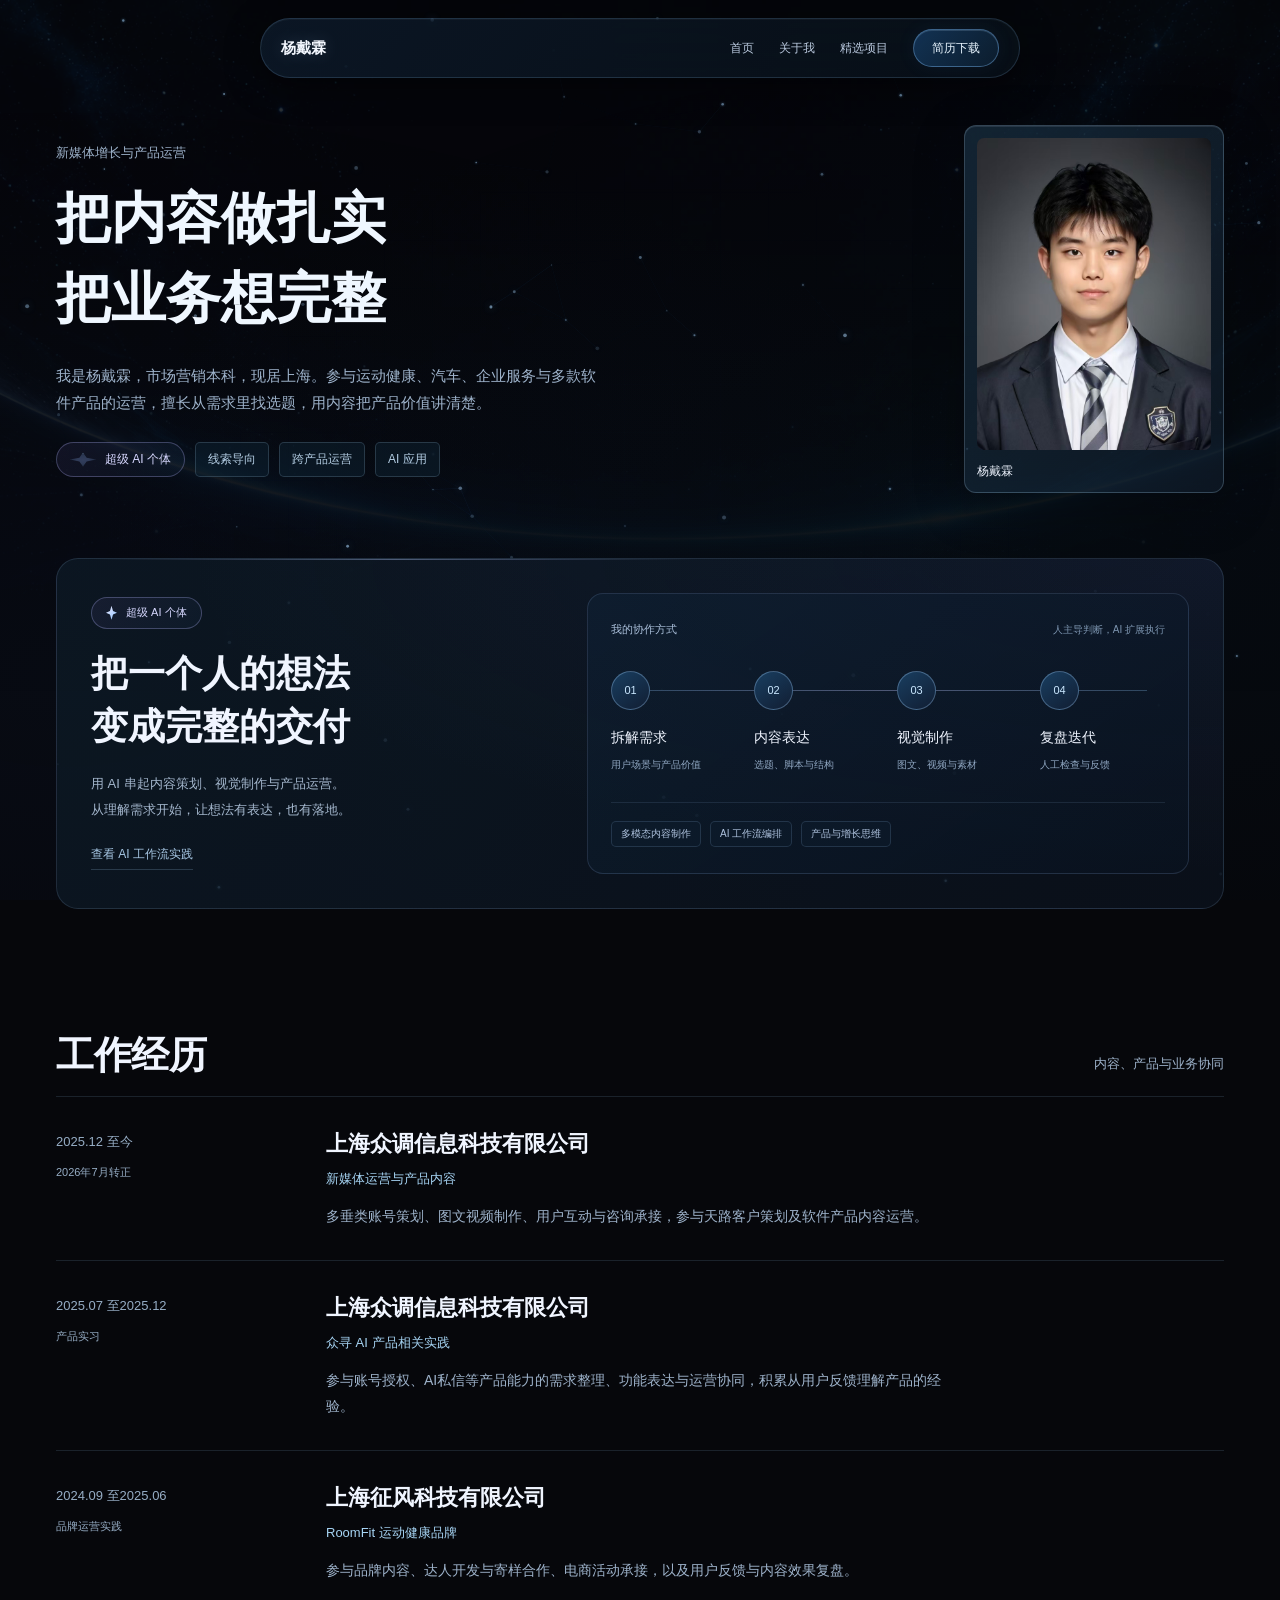
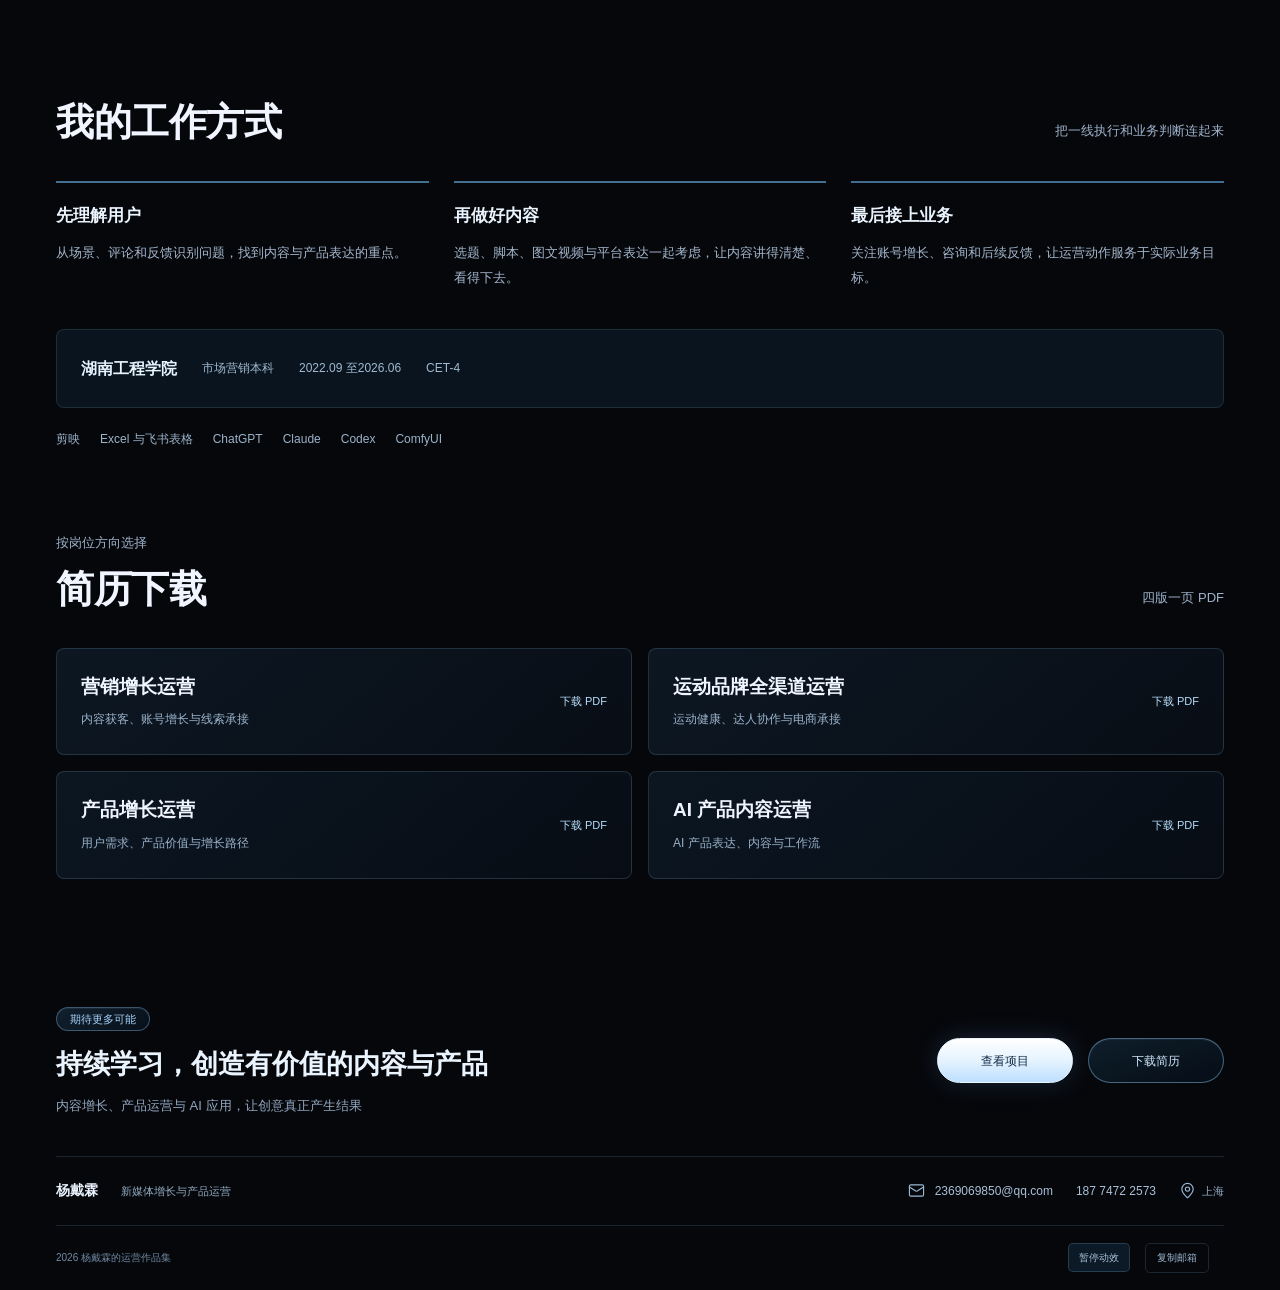
==== commit 851fcb32: "Add section motion, visible particles and polished AI portfolio visuals" ====
--- a/about.html
+++ b/about.html
@@ -1,4 +1,4 @@
-<!doctype html><html lang="zh-CN"><head><meta charset="utf-8"><meta name="viewport" content="width=device-width,initial-scale=1"><meta name="description" content="杨戴霖的求职作品集，展示新媒体线索增长、运动健康与AI产品运营项目。"><meta name="theme-color" content="#06070b"><meta property="og:title" content="关于杨戴霖与简历下载"><meta property="og:description" content="新媒体线索增长、运动健康与AI产品运营。"><title>关于杨戴霖与简历下载</title><link rel="icon" href="images/favicon.svg" type="image/svg+xml"><link rel="stylesheet" href="styles.css"><link rel="stylesheet" href="design.css"><script src="vendor/gsap.min.js" defer></script><script src="interactions.js" defer></script></head><body class=""><div class="space-backdrop" aria-hidden="true"></div><div class="bg-grid" aria-hidden="true"></div><canvas id="particle-canvas" aria-hidden="true"></canvas><a class="skip-link" href="#main">跳到正文</a><header class="site-header"><div class="header-inner"><a class="wordmark" href="index.html#hero">杨戴霖</a><nav aria-label="主导航"><a href="index.html#hero">首页</a><a href="index.html#about">关于我</a><a href="index.html#work">精选项目</a><a class="nav-resume" href="index.html#resume">简历下载</a></nav></div></header><main id="main"><section class="about-hero shell"><div><p class="section-kicker">新媒体增长与产品运营</p><h1>把内容做扎实<br>把业务想完整</h1><p class="about-lead">我是杨戴霖，市场营销本科，现居上海。参与运动健康、汽车、企业服务与多款软件产品的运营，擅长从需求里找选题，用内容把产品价值讲清楚。</p><div class="about-tags"><span>线索导向</span><span>跨产品运营</span><span>AI 应用</span></div></div><figure class="about-portrait"><img src="images/profile.jpg" width="720" height="960" alt="杨戴霖个人照片"><figcaption>杨戴霖</figcaption></figure></section><section class="about-section shell"><div class="section-heading"><h2>工作经历</h2><p>内容、产品与业务协同</p></div><div class="career-row"><div>2025.12 至今<span>2026年7月转正</span></div><div><h3>上海众调信息科技有限公司</h3><p class="career-role">新媒体运营与产品内容</p><p>多垂类账号策划、图文视频制作、用户互动与咨询承接，参与天路客户策划及软件产品内容运营。</p></div></div><div class="career-row"><div>2025.07 至2025.12<span>产品实习</span></div><div><h3>上海众调信息科技有限公司</h3><p class="career-role">众寻 AI 产品相关实践</p><p>参与账号授权、AI私信等产品能力的需求整理、功能表达与运营协同，积累从用户反馈理解产品的经验。</p></div></div><div class="career-row"><div>2024.09 至2025.06<span>品牌运营实践</span></div><div><h3>上海征风科技有限公司</h3><p class="career-role">RoomFit 运动健康品牌</p><p>参与品牌内容、达人开发与寄样合作、电商活动承接，以及用户反馈与内容效果复盘。</p></div></div></section><section class="about-section shell"><div class="section-heading"><h2>我的工作方式</h2><p>把一线执行和业务判断连起来</p></div><div class="process-grid"><div><h3>先理解用户</h3><p>从场景、评论和反馈识别问题，找到内容与产品表达的重点。</p></div><div><h3>再做好内容</h3><p>选题、脚本、图文视频与平台表达一起考虑，让内容讲得清楚、看得下去。</p></div><div><h3>最后接上业务</h3><p>关注账号增长、咨询和后续反馈，让运营动作服务于实际业务目标。</p></div></div><div class="education"><strong>湖南工程学院</strong><span>市场营销本科</span><span>2022.09 至2026.06</span><span>CET-4</span></div><div class="tool-line"><span>剪映</span><span>Excel 与飞书表格</span><span>ChatGPT</span><span>Claude</span><span>Codex</span><span>ComfyUI</span></div></section><section class="about-section resume-section shell" id="resume"><div class="section-heading"><div><p class="section-kicker">按岗位方向选择</p><h2>简历下载</h2></div><p>四版一页 PDF</p></div><div class="resume-grid"><a class="resume-card" href="resume/resume-growth.pdf" download="杨戴霖_营销增长运营.pdf"><div><h3>营销增长运营</h3><p>内容获客、账号增长与线索承接</p></div><span>下载 PDF</span></a><a class="resume-card" href="resume/resume-brand.pdf" download="杨戴霖_运动品牌全渠道运营.pdf"><div><h3>运动品牌全渠道运营</h3><p>运动健康、达人协作与电商承接</p></div><span>下载 PDF</span></a><a class="resume-card" href="resume/resume-product.pdf" download="杨戴霖_产品增长运营.pdf"><div><h3>产品增长运营</h3><p>用户需求、产品价值与增长路径</p></div><span>下载 PDF</span></a><a class="resume-card" href="resume/resume-ai.pdf" download="杨戴霖_AI产品内容运营.pdf"><div><h3>AI 产品内容运营</h3><p>AI 产品表达、内容与工作流</p></div><span>下载 PDF</span></a></div></section></main><footer class="contact"><div class="shell v-footer-main"><div><span class="v-label">期待更多可能</span><h2>持续学习，创造有价值的内容与产品</h2><p>内容增长、产品运营与 AI 应用，让创意真正产生结果</p></div><div class="v-footer-actions"><a class="button v-button-primary" href="index.html#work">查看项目</a><a class="button v-button-ghost" href="resume/resume-growth.pdf" download="杨戴霖_营销增长运营.pdf">下载简历</a></div></div><div class="shell v-contact-row"><div><strong>杨戴霖</strong><span>新媒体增长与产品运营</span></div><div><a class="email" href="mailto:2369069850@qq.com"><svg aria-hidden="true" focusable="false"
+<!doctype html><html lang="zh-CN"><head><meta charset="utf-8"><meta name="viewport" content="width=device-width,initial-scale=1"><meta name="description" content="杨戴霖的求职作品集，展示新媒体线索增长、运动健康与AI产品运营项目。"><meta name="theme-color" content="#06070b"><meta property="og:title" content="关于杨戴霖与简历下载"><meta property="og:description" content="新媒体线索增长、运动健康与AI产品运营。"><title>关于杨戴霖与简历下载</title><link rel="icon" href="images/favicon.svg" type="image/svg+xml"><link rel="stylesheet" href="styles.css"><link rel="stylesheet" href="design.css"><link rel="stylesheet" href="motion.css?v=motion2"><script src="vendor/gsap.min.js" defer></script><script src="interactions.js?v=motion2" defer></script><script src="motion.js?v=motion2" defer></script></head><body class=""><div class="space-backdrop" aria-hidden="true"></div><div class="bg-grid" aria-hidden="true"></div><canvas id="particle-canvas" aria-hidden="true"></canvas><a class="skip-link" href="#main">跳到正文</a><header class="site-header"><div class="header-inner"><a class="wordmark" href="index.html#hero">杨戴霖</a><nav aria-label="主导航"><a href="index.html#hero">首页</a><a href="index.html#about">关于我</a><a href="index.html#work">精选项目</a><a class="nav-resume" href="index.html#resume">简历下载</a></nav></div></header><main id="main"><section class="about-hero shell"><div><p class="section-kicker">新媒体增长与产品运营</p><h1>把内容做扎实<br>把业务想完整</h1><p class="about-lead">我是杨戴霖，市场营销本科，现居上海。参与运动健康、汽车、企业服务与多款软件产品的运营，擅长从需求里找选题，用内容把产品价值讲清楚。</p><div class="about-tags"><a class="ai-persona-tag" href="#ai-method"><span class="ai-spark" aria-hidden="true"></span>超级 AI 个体</a><span>线索导向</span><span>跨产品运营</span><span>AI 应用</span></div></div><figure class="about-portrait"><img src="images/profile.jpg" width="720" height="960" alt="杨戴霖个人照片"><figcaption>杨戴霖</figcaption></figure></section><section class="v-ai-profile shell" id="ai-method"><div class="ai-profile-copy"><span class="ai-persona-tag"><span class="ai-spark" aria-hidden="true"></span>超级 AI 个体</span><h2>把一个人的想法<br>变成完整的交付</h2><p>用 AI 串起内容策划、视觉制作与产品运营。<br>从理解需求开始，让想法有表达，也有落地。</p><a class="v-about-more" href="work/ai.html">查看 AI 工作流实践</a></div><div class="ai-workbench"><div class="ai-workbench-top"><span>我的协作方式</span><span>人主导判断，AI 扩展执行</span></div><div class="ai-workflow" aria-label="从需求到交付的四步工作流"><div><span class="workflow-step">01</span><h3>拆解需求</h3><p>用户场景与产品价值</p></div><div><span class="workflow-step">02</span><h3>内容表达</h3><p>选题、脚本与结构</p></div><div><span class="workflow-step">03</span><h3>视觉制作</h3><p>图文、视频与素材</p></div><div><span class="workflow-step">04</span><h3>复盘迭代</h3><p>人工检查与反馈</p></div></div><div class="ai-skill-notes"><span>多模态内容制作</span><span>AI 工作流编排</span><span>产品与增长思维</span></div></div></section><section class="about-section shell"><div class="section-heading"><h2>工作经历</h2><p>内容、产品与业务协同</p></div><div class="career-row"><div>2025.12 至今<span>2026年7月转正</span></div><div><h3>上海众调信息科技有限公司</h3><p class="career-role">新媒体运营与产品内容</p><p>多垂类账号策划、图文视频制作、用户互动与咨询承接，参与天路客户策划及软件产品内容运营。</p></div></div><div class="career-row"><div>2025.07 至2025.12<span>产品实习</span></div><div><h3>上海众调信息科技有限公司</h3><p class="career-role">众寻 AI 产品相关实践</p><p>参与账号授权、AI私信等产品能力的需求整理、功能表达与运营协同，积累从用户反馈理解产品的经验。</p></div></div><div class="career-row"><div>2024.09 至2025.06<span>品牌运营实践</span></div><div><h3>上海征风科技有限公司</h3><p class="career-role">RoomFit 运动健康品牌</p><p>参与品牌内容、达人开发与寄样合作、电商活动承接，以及用户反馈与内容效果复盘。</p></div></div></section><section class="about-section shell"><div class="section-heading"><h2>我的工作方式</h2><p>把一线执行和业务判断连起来</p></div><div class="process-grid"><div><h3>先理解用户</h3><p>从场景、评论和反馈识别问题，找到内容与产品表达的重点。</p></div><div><h3>再做好内容</h3><p>选题、脚本、图文视频与平台表达一起考虑，让内容讲得清楚、看得下去。</p></div><div><h3>最后接上业务</h3><p>关注账号增长、咨询和后续反馈，让运营动作服务于实际业务目标。</p></div></div><div class="education"><strong>湖南工程学院</strong><span>市场营销本科</span><span>2022.09 至2026.06</span><span>CET-4</span></div><div class="tool-line"><span>剪映</span><span>Excel 与飞书表格</span><span>ChatGPT</span><span>Claude</span><span>Codex</span><span>ComfyUI</span></div></section><section class="about-section resume-section shell" id="resume"><div class="section-heading"><div><p class="section-kicker">按岗位方向选择</p><h2>简历下载</h2></div><p>四版一页 PDF</p></div><div class="resume-grid"><a class="resume-card" href="resume/resume-growth.pdf" download="杨戴霖_营销增长运营.pdf"><div><h3>营销增长运营</h3><p>内容获客、账号增长与线索承接</p></div><span>下载 PDF</span></a><a class="resume-card" href="resume/resume-brand.pdf" download="杨戴霖_运动品牌全渠道运营.pdf"><div><h3>运动品牌全渠道运营</h3><p>运动健康、达人协作与电商承接</p></div><span>下载 PDF</span></a><a class="resume-card" href="resume/resume-product.pdf" download="杨戴霖_产品增长运营.pdf"><div><h3>产品增长运营</h3><p>用户需求、产品价值与增长路径</p></div><span>下载 PDF</span></a><a class="resume-card" href="resume/resume-ai.pdf" download="杨戴霖_AI产品内容运营.pdf"><div><h3>AI 产品内容运营</h3><p>AI 产品表达、内容与工作流</p></div><span>下载 PDF</span></a></div></section></main><footer class="contact"><div class="shell v-footer-main"><div><span class="v-label">期待更多可能</span><h2>持续学习，创造有价值的内容与产品</h2><p>内容增长、产品运营与 AI 应用，让创意真正产生结果</p></div><div class="v-footer-actions"><a class="button v-button-primary" href="index.html#work">查看项目</a><a class="button v-button-ghost" href="resume/resume-growth.pdf" download="杨戴霖_营销增长运营.pdf">下载简历</a></div></div><div class="shell v-contact-row"><div><strong>杨戴霖</strong><span>新媒体增长与产品运营</span></div><div><a class="email" href="mailto:2369069850@qq.com"><svg aria-hidden="true" focusable="false"
   xmlns="http://www.w3.org/2000/svg"
   width="24"
   height="24"
@@ -26,4 +26,4 @@
   <path d="M20 10c0 4.993-5.539 10.193-7.399 11.799a1 1 0 0 1-1.202 0C9.539 20.193 4 14.993 4 10a8 8 0 0 1 16 0" />
   <circle cx="12" cy="10" r="3" />
 </svg>
-上海</span></div></div><div class="shell v-bottom-row"><span>2026 杨戴霖的运营作品集</span><div><button id="copy-email" class="copy-email" type="button" hidden>复制邮箱</button><p class="copy-status" role="status" aria-live="polite"></p></div></div></footer><dialog class="image-viewer" aria-labelledby="viewer-title"><div class="viewer-toolbar"><p id="viewer-title">作品图片</p><button type="button" class="viewer-close button">关闭</button></div><div class="viewer-stage" tabindex="0" aria-label="图片区域，放大后可滚动查看"><img alt=""></div><div class="viewer-footer"><div class="viewer-pagination"><button class="button" type="button" id="viewer-prev">上一张</button><span id="viewer-count" aria-live="polite"></span><button class="button" type="button" id="viewer-next">下一张</button></div><div class="viewer-actions"><button class="button" id="viewer-zoom" type="button" aria-pressed="false">放大</button><a class="button" id="viewer-original" target="_blank" rel="noopener">原图</a></div></div></dialog></body></html>+上海</span></div></div><div class="shell v-bottom-row"><span>2026 杨戴霖的运营作品集</span><div><button class="motion-toggle" type="button" hidden aria-pressed="true">暂停动效</button><button id="copy-email" class="copy-email" type="button" hidden>复制邮箱</button><p class="copy-status" role="status" aria-live="polite"></p></div></div></footer><dialog class="image-viewer" aria-labelledby="viewer-title"><div class="viewer-toolbar"><p id="viewer-title">作品图片</p><button type="button" class="viewer-close button">关闭</button></div><div class="viewer-stage" tabindex="0" aria-label="图片区域，放大后可滚动查看"><img alt=""></div><div class="viewer-footer"><div class="viewer-pagination"><button class="button" type="button" id="viewer-prev">上一张</button><span id="viewer-count" aria-live="polite"></span><button class="button" type="button" id="viewer-next">下一张</button></div><div class="viewer-actions"><button class="button" id="viewer-zoom" type="button" aria-pressed="false">放大</button><a class="button" id="viewer-original" target="_blank" rel="noopener">原图</a></div></div></dialog></body></html>
--- a/motion.css
+++ b/motion.css
@@ -0,0 +1,16 @@
+body{overflow-x:clip}#particle-canvas{opacity:.92}.site-header{transition:background .35s,border-color .35s,box-shadow .35s}.site-header.is-scrolled{background:#08131de8;border-color:#8eb8e24d;box-shadow:0 12px 40px #0008,inset 0 1px #def0ff0d}
+.v-identity{display:flex;justify-content:center;align-items:center;gap:12px;flex-wrap:wrap}.v-availability{margin:0}.ai-persona-tag{display:inline-flex;align-items:center;gap:9px;padding:6px 14px;border:1px solid #b6b5ff4a;border-radius:99px;color:#d7d8ff;background:linear-gradient(125deg,#3d37653b,#172d443b);font-size:11px;line-height:1.6;font-weight:500;white-space:nowrap}.ai-spark{width:11px;height:14px;background:linear-gradient(135deg,#f0eaff,#8dc4ff);clip-path:polygon(50% 0,64% 37%,100% 50%,64% 63%,50% 100%,36% 63%,0 50%,36% 37%);filter:drop-shadow(0 0 5px #b3b3ff)}.hero-ai-tag{padding:4px 12px;font-size:11px}.hero-line{display:block;overflow:hidden;padding-bottom:.08em;margin-bottom:-.08em}.hero-line>span{display:block;will-change:transform}.about-tags .ai-persona-tag{font-size:12px;padding:7px 13px}
+.v-ai-profile{display:grid;grid-template-columns:.86fr 1.14fr;align-items:center;gap:42px;padding:34px;margin-bottom:78px;border:1px solid #8eacd42c;border-radius:22px;background:radial-gradient(ellipse at 100% 0,#38487e24,transparent 63%),linear-gradient(120deg,#0d1a26c9,#0b121dc9);position:relative;isolation:isolate;scroll-margin-top:100px}.v-ai-profile::before{content:'';position:absolute;top:0;left:36px;right:45%;height:1px;background:linear-gradient(90deg,transparent,#a6bbec6b,transparent)}.ai-profile-copy h2{font-size:37px;line-height:1.45;font-weight:650;letter-spacing:0;margin:18px 0 17px}.ai-profile-copy>p{font-size:13px;line-height:2;color:#a5b8ce}.ai-profile-copy .v-about-more{font-size:12px;margin-top:20px}.ai-workbench{padding:26px 23px;border:1px solid #92afe82b;border-radius:16px;background:linear-gradient(145deg,#1023378f,#0a14219e);min-width:0}.ai-workbench-top{display:flex;align-items:center;justify-content:space-between;gap:14px;color:#acc1dc;font-size:11px;line-height:1.7}.ai-workbench-top>span:last-child{font-size:10px;color:#7d95b1}.ai-workflow{position:relative;display:grid;grid-template-columns:repeat(4,minmax(0,1fr));gap:18px;margin:32px 0 28px;overflow:hidden}.ai-workflow::before{content:'';position:absolute;top:19px;left:18px;right:18px;height:1px;background:linear-gradient(90deg,#81b8eb4d,#c1c6ff5c,#81b8eb4d)}.ai-workflow::after{content:'';position:absolute;top:19px;left:0;width:24%;height:1px;background:linear-gradient(90deg,transparent,#d4ecff,transparent);pointer-events:none}.ai-workflow>div{position:relative;z-index:1;min-width:0}.workflow-step{display:flex;align-items:center;justify-content:center;width:39px;height:39px;border:1px solid #99c5ef5c;background:linear-gradient(145deg,#193e60,#111e33);border-radius:50%;color:#cbe8ff;font-size:11px;font-variant-numeric:tabular-nums}.ai-workflow h3{font-size:14px;font-weight:500;margin:17px 0 8px}.ai-workflow p{font-size:10px;line-height:1.8;color:#8fa6c1}.ai-skill-notes{display:flex;align-items:center;flex-wrap:wrap;gap:9px;padding-top:18px;border-top:1px solid #7e9dc627}.ai-skill-notes>span{font-size:10px;line-height:1.8;color:#b0c4e0;padding:3px 9px;border:1px solid #8db0dd2e;border-radius:5px;background:#1021345c}
+.motion-card{position:relative;isolation:isolate;transform-style:preserve-3d;transition:border-color .3s,box-shadow .3s}.motion-card::after{content:'';position:absolute;inset:0;border-radius:inherit;z-index:-1;pointer-events:none;opacity:0;background:radial-gradient(260px circle at var(--pointer-x,50%) var(--pointer-y,30%),#91c7ff21,transparent 70%);transition:opacity .3s}.motion-card:hover::after,.motion-card:focus-visible::after{opacity:1}.motion-card:hover{border-color:#accfff69;box-shadow:0 15px 40px #0005,inset 0 1px #d4eaff17}.v-cap-icon,.v-product-icon{transition:box-shadow .3s,filter .3s}.motion-card:hover .v-cap-icon,.motion-card:hover .v-product-icon{box-shadow:0 0 25px #8ab8ff21;filter:brightness(1.15)}.button{transition:box-shadow .25s,border-color .25s,background .25s,filter .25s}.v-button-primary:hover{box-shadow:0 0 28px #b3deff4a,0 6px 20px #1b5c8e33;filter:brightness(1.06)}.v-button-ghost:hover{border-color:#c6e5ffb8;box-shadow:inset 0 0 20px #6ebcff13}.v-project-nav a{transition:background .28s,border-color .28s,color .28s,box-shadow .28s}.v-project-nav a[aria-selected=true]{box-shadow:inset 3px 0 #add5ff,0 0 28px #4c9fe70d}.v-project-panel{position:relative;isolation:isolate;overflow:hidden}.v-project-panel::after{content:'';position:absolute;inset:0;pointer-events:none;background:linear-gradient(115deg,transparent 20%,#9ecbff0b 45%,transparent 65%);transform:translateX(-110%);opacity:0;z-index:3}.v-project-panel.is-switching::after{animation:panelSheen .9s ease-out forwards}.v-project-media{min-width:0;transform-origin:center}
+.product-universe{display:grid;grid-template-rows:auto 1fr auto;width:100%;min-height:446px;border:1px solid #8db9df33;border-radius:13px;background:radial-gradient(ellipse at 30% 20%,#203a5a2b,transparent 65%),#07111b;position:relative;overflow:hidden}.universe-heading{position:relative;z-index:2;display:flex;justify-content:space-between;align-items:center;gap:14px;padding:20px 22px 0;font-size:10px;letter-spacing:.04em;color:#a0bbd5}.universe-heading>span:last-child{font-size:9px;color:#6e899f}.universe-art{position:relative;min-height:0;height:335px;align-self:center;overflow:hidden}.universe-art>img{width:100%;height:100%;object-fit:contain;mix-blend-mode:screen;transform-origin:center;will-change:transform}.universe-label{position:absolute;z-index:2;font-size:10px;color:#cfdfed;line-height:1.6;white-space:nowrap;border:1px solid #a4c7eb36;background:linear-gradient(120deg,#152a41c9,#0b1727c9);backdrop-filter:blur(14px);padding:5px 10px;border-radius:99px;box-shadow:0 5px 18px #0004}.universe-lyrics{top:16%;left:5%}.universe-gold{top:54%;left:3%;color:#e4cfaa;border-color:#dfbd7e4a;background:#2e251ac9}.universe-agent{top:20%;right:3%;color:#ddd7fa}.universe-car{bottom:13%;right:5%}.universe-bottom{padding:0 22px 22px;position:relative;z-index:2}.universe-bottom strong{font-size:16px;font-weight:500;line-height:1.7;color:#e1edfa}.universe-bottom p{font-size:10px;color:#819cb4;margin-top:6px;line-height:1.7}
+.v-case-shot .image-link{position:relative;height:446px;flex:none;display:grid;place-items:center;padding:13px;background:#07111b;isolation:isolate}.v-case-shot .image-link::before{content:'';position:absolute;inset:0;z-index:-1;background:var(--evidence-image) center/cover;filter:blur(25px);opacity:.19;transform:scale(1.12)}.v-case-shot img{position:relative;width:100%;height:100%;object-fit:contain!important;object-position:center!important;filter:drop-shadow(0 9px 22px #0005)}.v-case-shot figcaption{font-size:10px;line-height:1.8}.v-typelearn-scene{position:relative;width:100%;height:446px;border-radius:13px;border:1px solid #d3e2e251;overflow:hidden;background:radial-gradient(ellipse at 0 0,#fbfcf6,transparent 75%),linear-gradient(140deg,#e2ebdf,#c5d7df);isolation:isolate}.v-typelearn-scene::before{content:'';position:absolute;width:290px;height:290px;border:1px solid #71898426;border-radius:50%;left:-100px;bottom:-40px}.typelearn-branding{position:absolute;width:54%;left:0;top:110px;padding:0 18px}.typelearn-branding>.image-link{display:block;border-radius:8px;overflow:hidden;background:#fff}.typelearn-branding img{width:100%;height:auto;object-fit:contain}.typelearn-branding>span{display:block;font-size:12px;line-height:1.9;color:#415c62;margin-top:20px}.typelearn-phone{position:absolute;right:18px;top:38px;height:353px;width:43%;max-width:185px;border:6px solid #253846;background:#253846;border-radius:23px;overflow:hidden;box-shadow:15px 20px 32px #233e5340;transform:rotate(5deg);transition:transform .4s}.typelearn-phone img{width:100%;height:100%;object-fit:contain;border-radius:16px}.v-typelearn-scene figcaption{display:flex;justify-content:space-between;gap:12px;position:absolute;left:17px;right:17px;bottom:14px;font-size:9px;line-height:1.6;color:#4a646a}.v-typelearn-scene figcaption>span:last-child{white-space:nowrap}.typelearn-phone:hover{transform:rotate(1deg) translateY(-3px)}
+.software-cover{padding:0!important;background:none!important}.product-universe-wide{max-width:100%;min-height:570px;border-radius:18px}.product-universe-wide .universe-heading{padding:25px 30px 0;font-size:12px}.product-universe-wide .universe-art{height:440px;width:100%;max-width:640px;margin:auto}.product-universe-wide .universe-label{font-size:12px}.product-universe-wide .universe-bottom{padding:0 30px 26px;text-align:center}.product-universe-wide .universe-bottom strong{font-size:21px}.product-universe-wide .universe-bottom p{font-size:12px}
+.motion-toggle{padding:5px 10px;border:1px solid #8db8d839;border-radius:5px;font:inherit;font-size:10px;line-height:1.7;color:#a7bed5;background:#0c1a27;cursor:pointer;transition:border-color .2s,color .2s}.motion-toggle:hover{color:#e0f2ff;border-color:#8db8d880}.v-bottom-row>div{flex-wrap:wrap;justify-content:flex-end}
+body[data-motion=on] .universe-art>img{animation:universeFloat 9s ease-in-out infinite!important}body[data-motion=on] .universe-label{animation:labelFloat 6s ease-in-out infinite!important}body[data-motion=on] .universe-gold{animation-delay:-1.5s!important}body[data-motion=on] .universe-car{animation-delay:-3s!important}body[data-motion=on] .universe-agent{animation-delay:-4.5s!important}body[data-motion=on] .ai-workflow::after{animation:workflowTravel 4s linear infinite!important}body[data-motion=on] .workflow-step{animation:workflowPulse 3.2s ease-out infinite!important}body[data-motion=on] .ai-workflow>div:nth-child(2) .workflow-step{animation-delay:.8s!important}body[data-motion=on] .ai-workflow>div:nth-child(3) .workflow-step{animation-delay:1.6s!important}body[data-motion=on] .ai-workflow>div:nth-child(4) .workflow-step{animation-delay:2.4s!important}body[data-motion=off] *,body[data-motion=off] *::before,body[data-motion=off] *::after{animation-play-state:paused!important;transition:none!important}
+@keyframes universeFloat{0%,100%{transform:translateY(3px) scale(.98)}50%{transform:translateY(-5px) scale(1)}}@keyframes labelFloat{0%,100%{transform:translateY(0)}50%{transform:translateY(-5px)}}@keyframes workflowTravel{from{transform:translateX(-110%)}to{transform:translateX(500%)}}@keyframes workflowPulse{0%,65%,100%{box-shadow:0 0 0 0 #9dcaff00}20%{box-shadow:0 0 0 8px #9dcaff14}}@keyframes panelSheen{0%{transform:translateX(-110%);opacity:0}20%{opacity:1}100%{transform:translateX(110%);opacity:0}}
+@media(max-width:1100px){.v-ai-profile{padding:28px;gap:28px;grid-template-columns:1fr 1.1fr;margin-bottom:65px}.ai-profile-copy h2{font-size:30px}.ai-profile-copy>p{font-size:12px}.ai-workbench{padding:22px 19px}.ai-workflow{grid-template-columns:1fr 1fr;gap:22px;margin:24px 0}.ai-workflow::before,.ai-workflow::after{display:none}.ai-workflow h3{font-size:13px;margin-top:11px}.ai-workbench-top{align-items:start;flex-direction:column;gap:4px}.ai-skill-notes{gap:7px}.ai-skill-notes>span{font-size:9px;padding:3px 7px}.product-universe{min-height:420px}.universe-art{height:306px}.universe-heading{padding:17px 16px 0;font-size:9px}.universe-heading>span:last-child{font-size:8px}.universe-bottom{padding:0 16px 19px}.universe-bottom strong{font-size:14px}.universe-bottom p{font-size:9px}.universe-label{font-size:9px;padding:4px 8px}.v-case-shot .image-link,.v-typelearn-scene{height:420px}.typelearn-branding{top:110px;padding-inline:13px}.typelearn-branding>span{font-size:10px}.typelearn-phone{right:10px;top:43px;height:320px;border-width:5px;border-radius:18px}.v-typelearn-scene figcaption{font-size:8px;left:11px;right:11px}.product-universe-wide{min-height:570px}.product-universe-wide .universe-art{height:440px}}
+@media(max-width:780px){.v-ai-profile{grid-template-columns:1fr;gap:28px;padding:28px;margin-bottom:55px}.ai-profile-copy h2{font-size:36px}.ai-profile-copy>p{font-size:14px}.ai-workflow{grid-template-columns:repeat(4,minmax(0,1fr));gap:15px}.ai-workflow::before,.ai-workflow::after{display:block}.ai-workbench-top{flex-direction:row;align-items:center}.ai-workflow p{font-size:10px}.ai-skill-notes>span{font-size:10px}.v-case-shot .image-link,.v-typelearn-scene{height:375px}.typelearn-phone{height:284px;top:39px}.typelearn-branding{top:94px}.product-universe{min-height:375px}.universe-art{height:270px}.universe-bottom strong{font-size:13px}.universe-label{font-size:9px}.product-universe-wide{min-height:520px}.product-universe-wide .universe-art{height:390px}}
+@media(max-width:540px){.v-identity{gap:8px}.hero-ai-tag{padding:4px 10px;font-size:9px}.hero-ai-tag .ai-spark{width:9px;height:11px}.v-availability{font-size:9px}.v-hero h1{margin-top:23px}.v-ai-profile{padding:23px 18px;gap:25px;margin-bottom:25px;border-radius:17px;scroll-margin-top:88px}.ai-persona-tag{font-size:10px;padding:5px 11px}.ai-profile-copy h2{font-size:29px;margin-top:17px;margin-bottom:14px}.ai-profile-copy>p{font-size:12px;line-height:1.95}.ai-profile-copy .v-about-more{font-size:11px;margin-top:18px}.ai-workbench{padding:18px 15px;border-radius:11px}.ai-workbench-top{flex-direction:column;align-items:start;gap:5px;font-size:10px}.ai-workbench-top>span:last-child{font-size:9px}.ai-workflow{grid-template-columns:1fr 1fr;gap:24px 16px;margin:22px 0}.ai-workflow::before,.ai-workflow::after{display:none}.workflow-step{width:34px;height:34px;font-size:10px}.ai-workflow h3{font-size:13px;margin-top:13px}.ai-workflow p{font-size:10px}.ai-skill-notes{gap:6px;padding-top:15px}.ai-skill-notes>span{font-size:9px;padding:3px 7px}.v-case-shot .image-link,.v-typelearn-scene{height:302px}.v-case-shot .image-link{padding:10px}.v-case-shot figcaption{font-size:8px}.typelearn-phone{height:236px;top:30px;right:13px;width:41%;border:4px solid #253846;border-radius:15px;box-shadow:8px 12px 20px #233e5340}.typelearn-phone img{border-radius:10px}.typelearn-branding{top:79px;padding-inline:12px}.typelearn-branding>span{font-size:9px;line-height:1.8;margin-top:14px}.v-typelearn-scene figcaption{font-size:7px;bottom:10px;left:10px;right:10px;gap:8px}.product-universe{min-height:330px;border-radius:10px}.universe-art{height:240px}.universe-heading{padding:15px 13px 0;font-size:8px}.universe-heading>span:last-child{font-size:8px}.universe-label{font-size:8px;padding:4px 7px}.universe-bottom{padding:0 13px 16px}.universe-bottom strong{font-size:12px}.universe-bottom p{font-size:8px;margin-top:5px}.product-universe-wide{min-height:410px}.product-universe-wide .universe-art{height:300px}.product-universe-wide .universe-heading{font-size:9px;padding:18px 17px 0}.product-universe-wide .universe-label{font-size:9px}.product-universe-wide .universe-bottom{padding:0 15px 20px}.product-universe-wide .universe-bottom strong{font-size:15px}.product-universe-wide .universe-bottom p{font-size:10px}.motion-toggle{font-size:9px;min-height:28px;padding:4px 8px}.v-bottom-row>div{max-width:64%;display:flex;flex-direction:row;gap:7px;align-items:start}.v-bottom-row .copy-status{flex-basis:100%}.v-bottom-row>span{max-width:36%;line-height:1.7}}
+@media print{.motion-toggle{display:none!important}main *{opacity:1!important;transform:none!important;animation:none!important}.v-ai-profile{background:white;color:#111;border-color:#bbb;break-inside:avoid}.ai-profile-copy>p,.ai-workflow p,.ai-skill-notes>span{color:#333}.hero-line{overflow:visible}}
+
+.universe-art>img{mask-image:radial-gradient(ellipse at center,#000 45%,#000 52%,transparent 75%)}
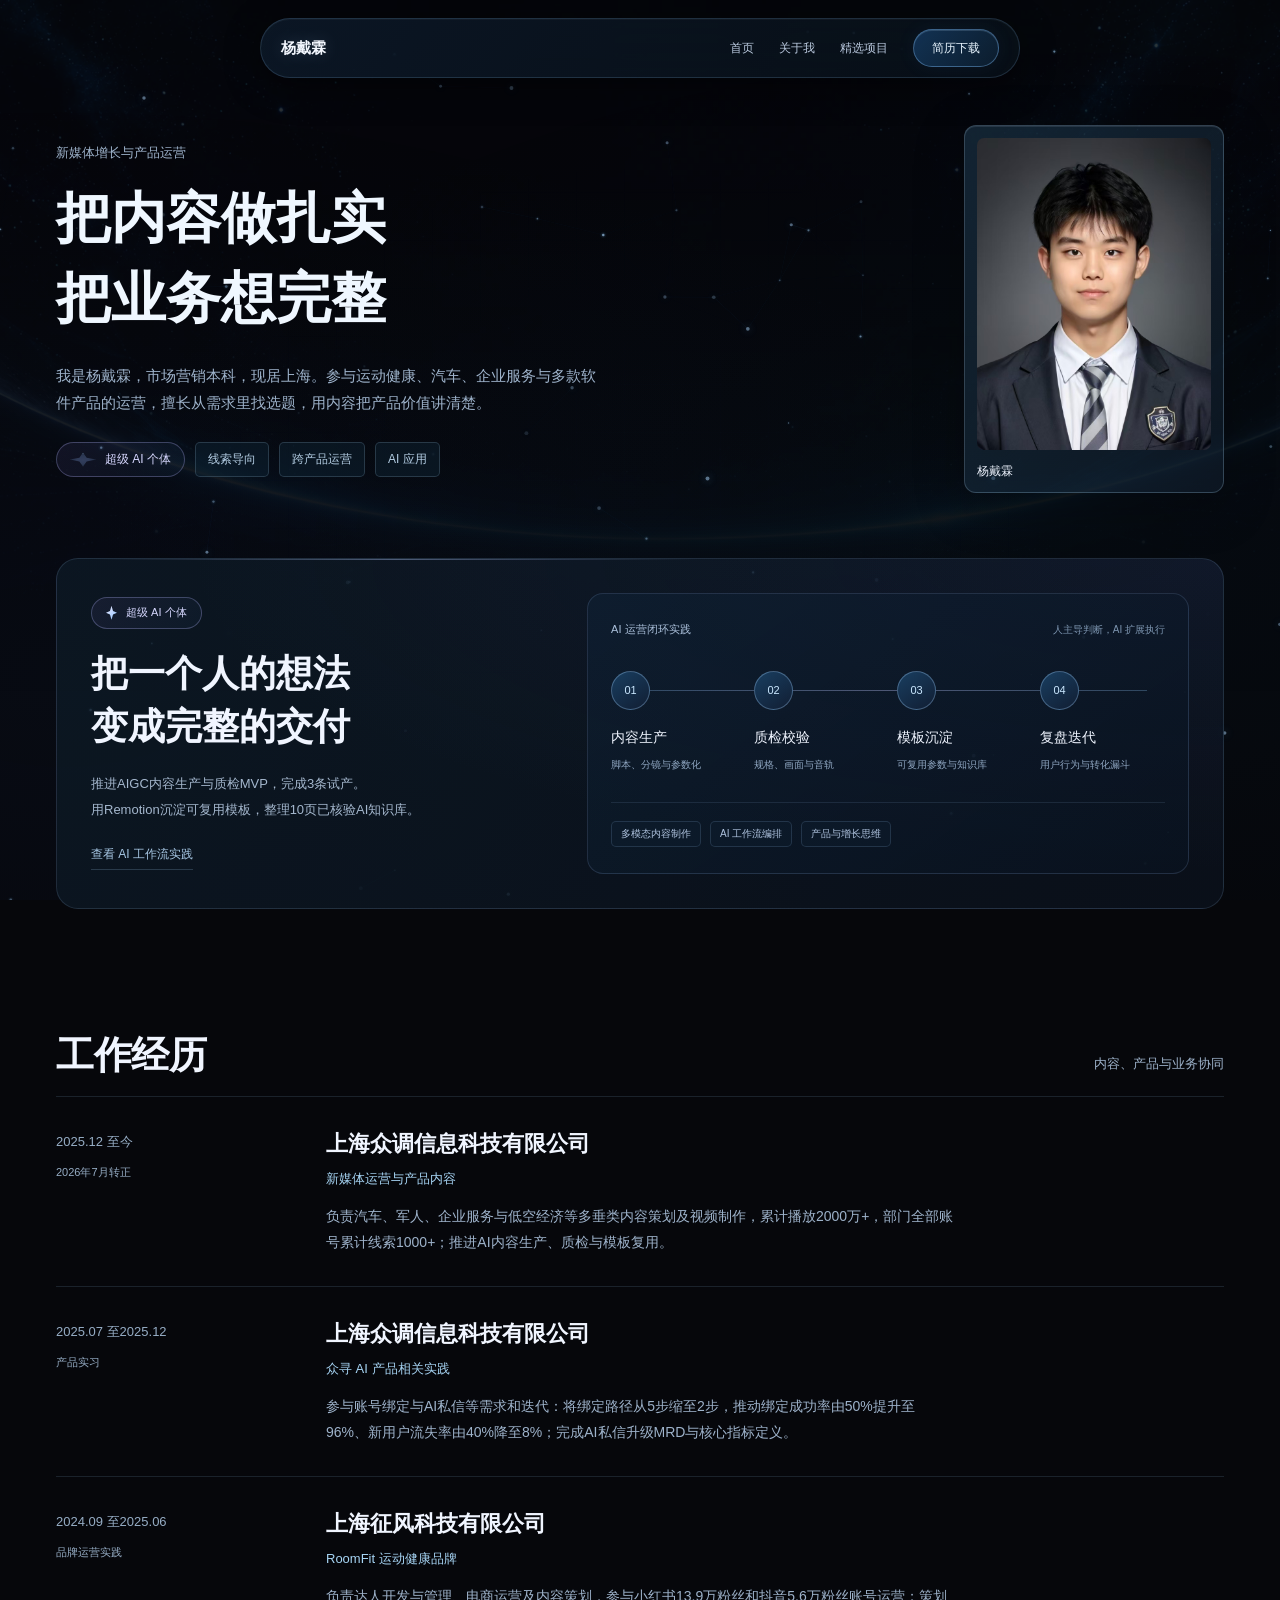
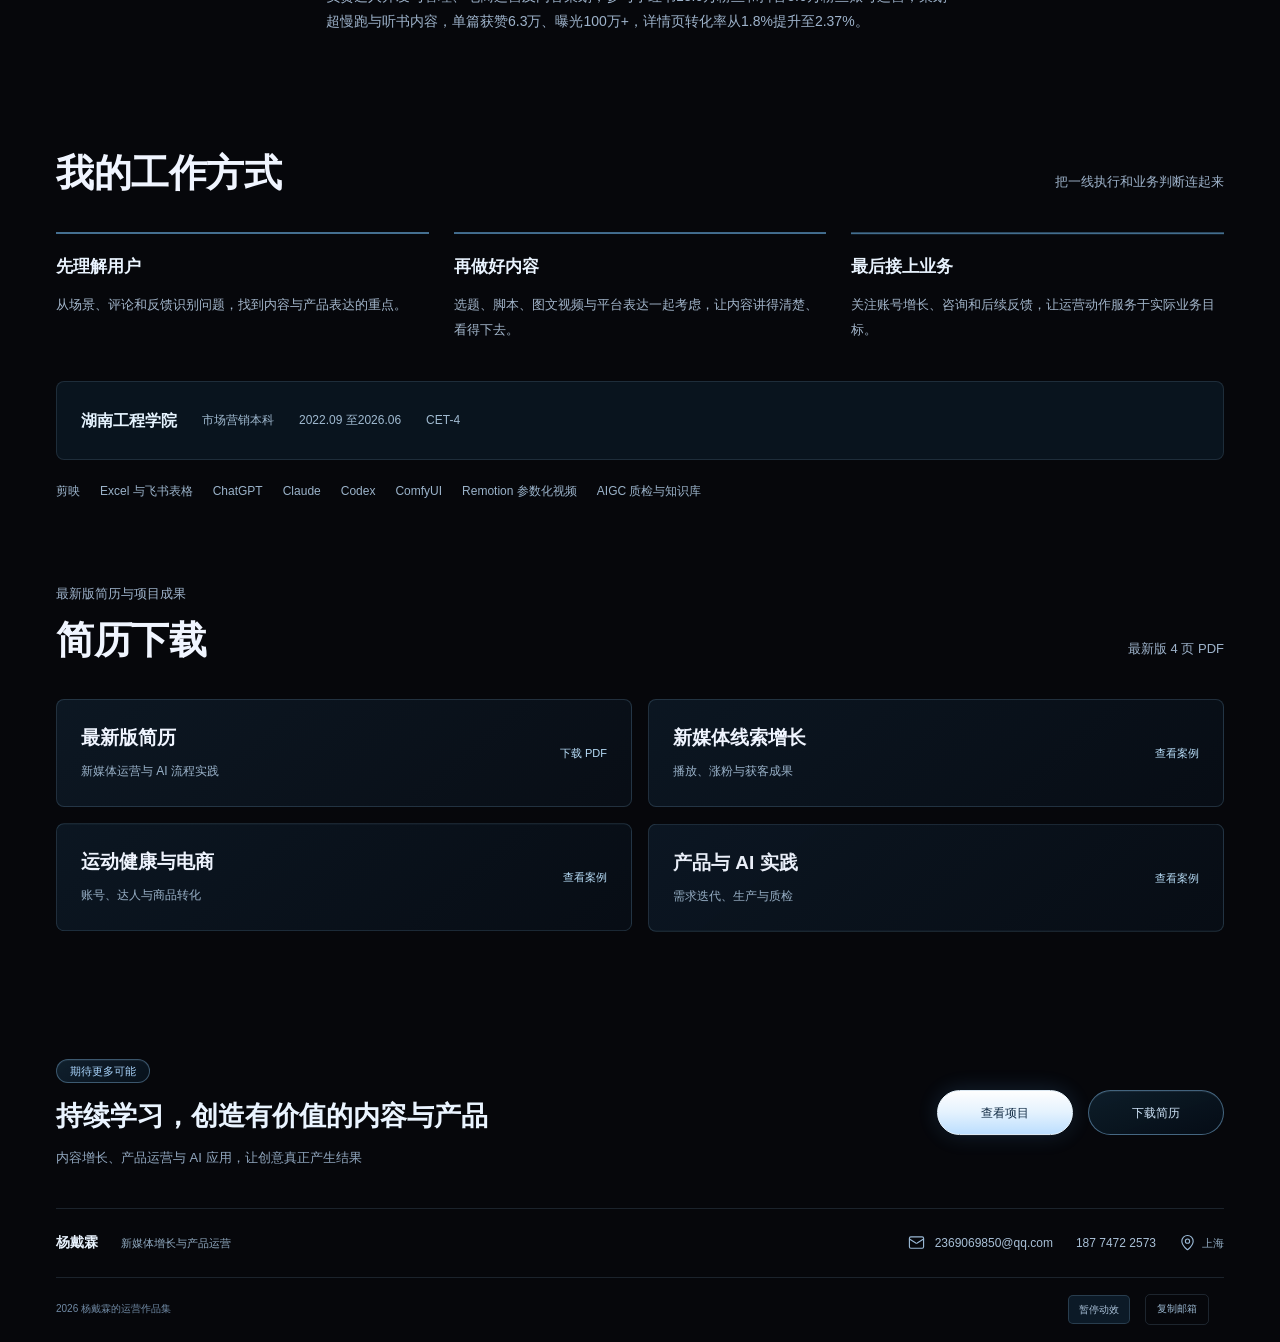
==== commit ba7bf2e4: "Sync latest resume, confirmed project results and PDF download" ====
--- a/about.html
+++ b/about.html
@@ -1,4 +1,4 @@
-<!doctype html><html lang="zh-CN"><head><meta charset="utf-8"><meta name="viewport" content="width=device-width,initial-scale=1"><meta name="description" content="杨戴霖的求职作品集，展示新媒体线索增长、运动健康与AI产品运营项目。"><meta name="theme-color" content="#06070b"><meta property="og:title" content="关于杨戴霖与简历下载"><meta property="og:description" content="新媒体线索增长、运动健康与AI产品运营。"><title>关于杨戴霖与简历下载</title><link rel="icon" href="images/favicon.svg" type="image/svg+xml"><link rel="stylesheet" href="styles.css"><link rel="stylesheet" href="design.css"><link rel="stylesheet" href="motion.css?v=motion2"><script src="vendor/gsap.min.js" defer></script><script src="interactions.js?v=motion2" defer></script><script src="motion.js?v=motion2" defer></script></head><body class=""><div class="space-backdrop" aria-hidden="true"></div><div class="bg-grid" aria-hidden="true"></div><canvas id="particle-canvas" aria-hidden="true"></canvas><a class="skip-link" href="#main">跳到正文</a><header class="site-header"><div class="header-inner"><a class="wordmark" href="index.html#hero">杨戴霖</a><nav aria-label="主导航"><a href="index.html#hero">首页</a><a href="index.html#about">关于我</a><a href="index.html#work">精选项目</a><a class="nav-resume" href="index.html#resume">简历下载</a></nav></div></header><main id="main"><section class="about-hero shell"><div><p class="section-kicker">新媒体增长与产品运营</p><h1>把内容做扎实<br>把业务想完整</h1><p class="about-lead">我是杨戴霖，市场营销本科，现居上海。参与运动健康、汽车、企业服务与多款软件产品的运营，擅长从需求里找选题，用内容把产品价值讲清楚。</p><div class="about-tags"><a class="ai-persona-tag" href="#ai-method"><span class="ai-spark" aria-hidden="true"></span>超级 AI 个体</a><span>线索导向</span><span>跨产品运营</span><span>AI 应用</span></div></div><figure class="about-portrait"><img src="images/profile.jpg" width="720" height="960" alt="杨戴霖个人照片"><figcaption>杨戴霖</figcaption></figure></section><section class="v-ai-profile shell" id="ai-method"><div class="ai-profile-copy"><span class="ai-persona-tag"><span class="ai-spark" aria-hidden="true"></span>超级 AI 个体</span><h2>把一个人的想法<br>变成完整的交付</h2><p>用 AI 串起内容策划、视觉制作与产品运营。<br>从理解需求开始，让想法有表达，也有落地。</p><a class="v-about-more" href="work/ai.html">查看 AI 工作流实践</a></div><div class="ai-workbench"><div class="ai-workbench-top"><span>我的协作方式</span><span>人主导判断，AI 扩展执行</span></div><div class="ai-workflow" aria-label="从需求到交付的四步工作流"><div><span class="workflow-step">01</span><h3>拆解需求</h3><p>用户场景与产品价值</p></div><div><span class="workflow-step">02</span><h3>内容表达</h3><p>选题、脚本与结构</p></div><div><span class="workflow-step">03</span><h3>视觉制作</h3><p>图文、视频与素材</p></div><div><span class="workflow-step">04</span><h3>复盘迭代</h3><p>人工检查与反馈</p></div></div><div class="ai-skill-notes"><span>多模态内容制作</span><span>AI 工作流编排</span><span>产品与增长思维</span></div></div></section><section class="about-section shell"><div class="section-heading"><h2>工作经历</h2><p>内容、产品与业务协同</p></div><div class="career-row"><div>2025.12 至今<span>2026年7月转正</span></div><div><h3>上海众调信息科技有限公司</h3><p class="career-role">新媒体运营与产品内容</p><p>多垂类账号策划、图文视频制作、用户互动与咨询承接，参与天路客户策划及软件产品内容运营。</p></div></div><div class="career-row"><div>2025.07 至2025.12<span>产品实习</span></div><div><h3>上海众调信息科技有限公司</h3><p class="career-role">众寻 AI 产品相关实践</p><p>参与账号授权、AI私信等产品能力的需求整理、功能表达与运营协同，积累从用户反馈理解产品的经验。</p></div></div><div class="career-row"><div>2024.09 至2025.06<span>品牌运营实践</span></div><div><h3>上海征风科技有限公司</h3><p class="career-role">RoomFit 运动健康品牌</p><p>参与品牌内容、达人开发与寄样合作、电商活动承接，以及用户反馈与内容效果复盘。</p></div></div></section><section class="about-section shell"><div class="section-heading"><h2>我的工作方式</h2><p>把一线执行和业务判断连起来</p></div><div class="process-grid"><div><h3>先理解用户</h3><p>从场景、评论和反馈识别问题，找到内容与产品表达的重点。</p></div><div><h3>再做好内容</h3><p>选题、脚本、图文视频与平台表达一起考虑，让内容讲得清楚、看得下去。</p></div><div><h3>最后接上业务</h3><p>关注账号增长、咨询和后续反馈，让运营动作服务于实际业务目标。</p></div></div><div class="education"><strong>湖南工程学院</strong><span>市场营销本科</span><span>2022.09 至2026.06</span><span>CET-4</span></div><div class="tool-line"><span>剪映</span><span>Excel 与飞书表格</span><span>ChatGPT</span><span>Claude</span><span>Codex</span><span>ComfyUI</span></div></section><section class="about-section resume-section shell" id="resume"><div class="section-heading"><div><p class="section-kicker">按岗位方向选择</p><h2>简历下载</h2></div><p>四版一页 PDF</p></div><div class="resume-grid"><a class="resume-card" href="resume/resume-growth.pdf" download="杨戴霖_营销增长运营.pdf"><div><h3>营销增长运营</h3><p>内容获客、账号增长与线索承接</p></div><span>下载 PDF</span></a><a class="resume-card" href="resume/resume-brand.pdf" download="杨戴霖_运动品牌全渠道运营.pdf"><div><h3>运动品牌全渠道运营</h3><p>运动健康、达人协作与电商承接</p></div><span>下载 PDF</span></a><a class="resume-card" href="resume/resume-product.pdf" download="杨戴霖_产品增长运营.pdf"><div><h3>产品增长运营</h3><p>用户需求、产品价值与增长路径</p></div><span>下载 PDF</span></a><a class="resume-card" href="resume/resume-ai.pdf" download="杨戴霖_AI产品内容运营.pdf"><div><h3>AI 产品内容运营</h3><p>AI 产品表达、内容与工作流</p></div><span>下载 PDF</span></a></div></section></main><footer class="contact"><div class="shell v-footer-main"><div><span class="v-label">期待更多可能</span><h2>持续学习，创造有价值的内容与产品</h2><p>内容增长、产品运营与 AI 应用，让创意真正产生结果</p></div><div class="v-footer-actions"><a class="button v-button-primary" href="index.html#work">查看项目</a><a class="button v-button-ghost" href="resume/resume-growth.pdf" download="杨戴霖_营销增长运营.pdf">下载简历</a></div></div><div class="shell v-contact-row"><div><strong>杨戴霖</strong><span>新媒体增长与产品运营</span></div><div><a class="email" href="mailto:2369069850@qq.com"><svg aria-hidden="true" focusable="false"
+<!doctype html><html lang="zh-CN"><head><meta charset="utf-8"><meta name="viewport" content="width=device-width,initial-scale=1"><meta name="description" content="杨戴霖的新媒体运营作品集：多垂类内容累计播放2000万+、部门累计线索1000+，覆盖运动健康、产品与AI流程实践。"><meta name="theme-color" content="#06070b"><meta property="og:title" content="关于杨戴霖与简历下载"><meta property="og:description" content="新媒体线索增长、运动健康与AI产品运营。"><title>关于杨戴霖与简历下载</title><link rel="icon" href="images/favicon.svg" type="image/svg+xml"><link rel="stylesheet" href="styles.css"><link rel="stylesheet" href="design.css"><link rel="stylesheet" href="motion.css?v=motion2"><script src="vendor/gsap.min.js" defer></script><script src="interactions.js?v=motion2" defer></script><script src="motion.js?v=motion2" defer></script></head><body class=""><div class="space-backdrop" aria-hidden="true"></div><div class="bg-grid" aria-hidden="true"></div><canvas id="particle-canvas" aria-hidden="true"></canvas><a class="skip-link" href="#main">跳到正文</a><header class="site-header"><div class="header-inner"><a class="wordmark" href="index.html#hero">杨戴霖</a><nav aria-label="主导航"><a href="index.html#hero">首页</a><a href="index.html#about">关于我</a><a href="index.html#work">精选项目</a><a class="nav-resume" href="index.html#resume">简历下载</a></nav></div></header><main id="main"><section class="about-hero shell"><div><p class="section-kicker">新媒体增长与产品运营</p><h1>把内容做扎实<br>把业务想完整</h1><p class="about-lead">我是杨戴霖，市场营销本科，现居上海。参与运动健康、汽车、企业服务与多款软件产品的运营，擅长从需求里找选题，用内容把产品价值讲清楚。</p><div class="about-tags"><a class="ai-persona-tag" href="#ai-method"><span class="ai-spark" aria-hidden="true"></span>超级 AI 个体</a><span>线索导向</span><span>跨产品运营</span><span>AI 应用</span></div></div><figure class="about-portrait"><img src="images/profile.jpg" width="720" height="960" alt="杨戴霖个人照片"><figcaption>杨戴霖</figcaption></figure></section><section class="v-ai-profile shell" id="ai-method"><div class="ai-profile-copy"><span class="ai-persona-tag"><span class="ai-spark" aria-hidden="true"></span>超级 AI 个体</span><h2>把一个人的想法<br>变成完整的交付</h2><p>推进AIGC内容生产与质检MVP，完成3条试产。<br>用Remotion沉淀可复用模板，整理10页已核验AI知识库。</p><a class="v-about-more" href="work/ai.html">查看 AI 工作流实践</a></div><div class="ai-workbench"><div class="ai-workbench-top"><span>AI 运营闭环实践</span><span>人主导判断，AI 扩展执行</span></div><div class="ai-workflow" aria-label="从需求到交付的四步工作流"><div><span class="workflow-step">01</span><h3>内容生产</h3><p>脚本、分镜与参数化</p></div><div><span class="workflow-step">02</span><h3>质检校验</h3><p>规格、画面与音轨</p></div><div><span class="workflow-step">03</span><h3>模板沉淀</h3><p>可复用参数与知识库</p></div><div><span class="workflow-step">04</span><h3>复盘迭代</h3><p>用户行为与转化漏斗</p></div></div><div class="ai-skill-notes"><span>多模态内容制作</span><span>AI 工作流编排</span><span>产品与增长思维</span></div></div></section><section class="about-section shell"><div class="section-heading"><h2>工作经历</h2><p>内容、产品与业务协同</p></div><div class="career-row"><div>2025.12 至今<span>2026年7月转正</span></div><div><h3>上海众调信息科技有限公司</h3><p class="career-role">新媒体运营与产品内容</p><p>负责汽车、军人、企业服务与低空经济等多垂类内容策划及视频制作，累计播放2000万+，部门全部账号累计线索1000+；推进AI内容生产、质检与模板复用。</p></div></div><div class="career-row"><div>2025.07 至2025.12<span>产品实习</span></div><div><h3>上海众调信息科技有限公司</h3><p class="career-role">众寻 AI 产品相关实践</p><p>参与账号绑定与AI私信等需求和迭代：将绑定路径从5步缩至2步，推动绑定成功率由50%提升至96%、新用户流失率由40%降至8%；完成AI私信升级MRD与核心指标定义。</p></div></div><div class="career-row"><div>2024.09 至2025.06<span>品牌运营实践</span></div><div><h3>上海征风科技有限公司</h3><p class="career-role">RoomFit 运动健康品牌</p><p>负责达人开发与管理、电商运营及内容策划，参与小红书13.9万粉丝和抖音5.6万粉丝账号运营；策划超慢跑与听书内容，单篇获赞6.3万、曝光100万+，详情页转化率从1.8%提升至2.37%。</p></div></div></section><section class="about-section shell"><div class="section-heading"><h2>我的工作方式</h2><p>把一线执行和业务判断连起来</p></div><div class="process-grid"><div><h3>先理解用户</h3><p>从场景、评论和反馈识别问题，找到内容与产品表达的重点。</p></div><div><h3>再做好内容</h3><p>选题、脚本、图文视频与平台表达一起考虑，让内容讲得清楚、看得下去。</p></div><div><h3>最后接上业务</h3><p>关注账号增长、咨询和后续反馈，让运营动作服务于实际业务目标。</p></div></div><div class="education"><strong>湖南工程学院</strong><span>市场营销本科</span><span>2022.09 至2026.06</span><span>CET-4</span></div><div class="tool-line"><span>剪映</span><span>Excel 与飞书表格</span><span>ChatGPT</span><span>Claude</span><span>Codex</span><span>ComfyUI</span><span>Remotion 参数化视频</span><span>AIGC 质检与知识库</span></div></section><section class="about-section resume-section shell" id="resume"><div class="section-heading"><div><p class="section-kicker">最新版简历与项目成果</p><h2>简历下载</h2></div><p>最新版 4 页 PDF</p></div><div class="resume-grid"><a class="resume-card" href="resume/resume-latest.pdf?v=20261107" download="杨戴霖_新媒体运营.pdf"><div><h3>最新版简历</h3><p>新媒体运营与 AI 流程实践</p></div><span>下载 PDF</span></a><a class="resume-card" href="work/leads.html"><div><h3>新媒体线索增长</h3><p>播放、涨粉与获客成果</p></div><span>查看案例</span></a><a class="resume-card" href="work/health.html"><div><h3>运动健康与电商</h3><p>账号、达人与商品转化</p></div><span>查看案例</span></a><a class="resume-card" href="work/ai.html"><div><h3>产品与 AI 实践</h3><p>需求迭代、生产与质检</p></div><span>查看案例</span></a></div></section></main><footer class="contact"><div class="shell v-footer-main"><div><span class="v-label">期待更多可能</span><h2>持续学习，创造有价值的内容与产品</h2><p>内容增长、产品运营与 AI 应用，让创意真正产生结果</p></div><div class="v-footer-actions"><a class="button v-button-primary" href="index.html#work">查看项目</a><a class="button v-button-ghost" href="resume/resume-latest.pdf?v=20261107" download="杨戴霖_新媒体运营.pdf">下载简历</a></div></div><div class="shell v-contact-row"><div><strong>杨戴霖</strong><span>新媒体增长与产品运营</span></div><div><a class="email" href="mailto:2369069850@qq.com"><svg aria-hidden="true" focusable="false"
   xmlns="http://www.w3.org/2000/svg"
   width="24"
   height="24"
